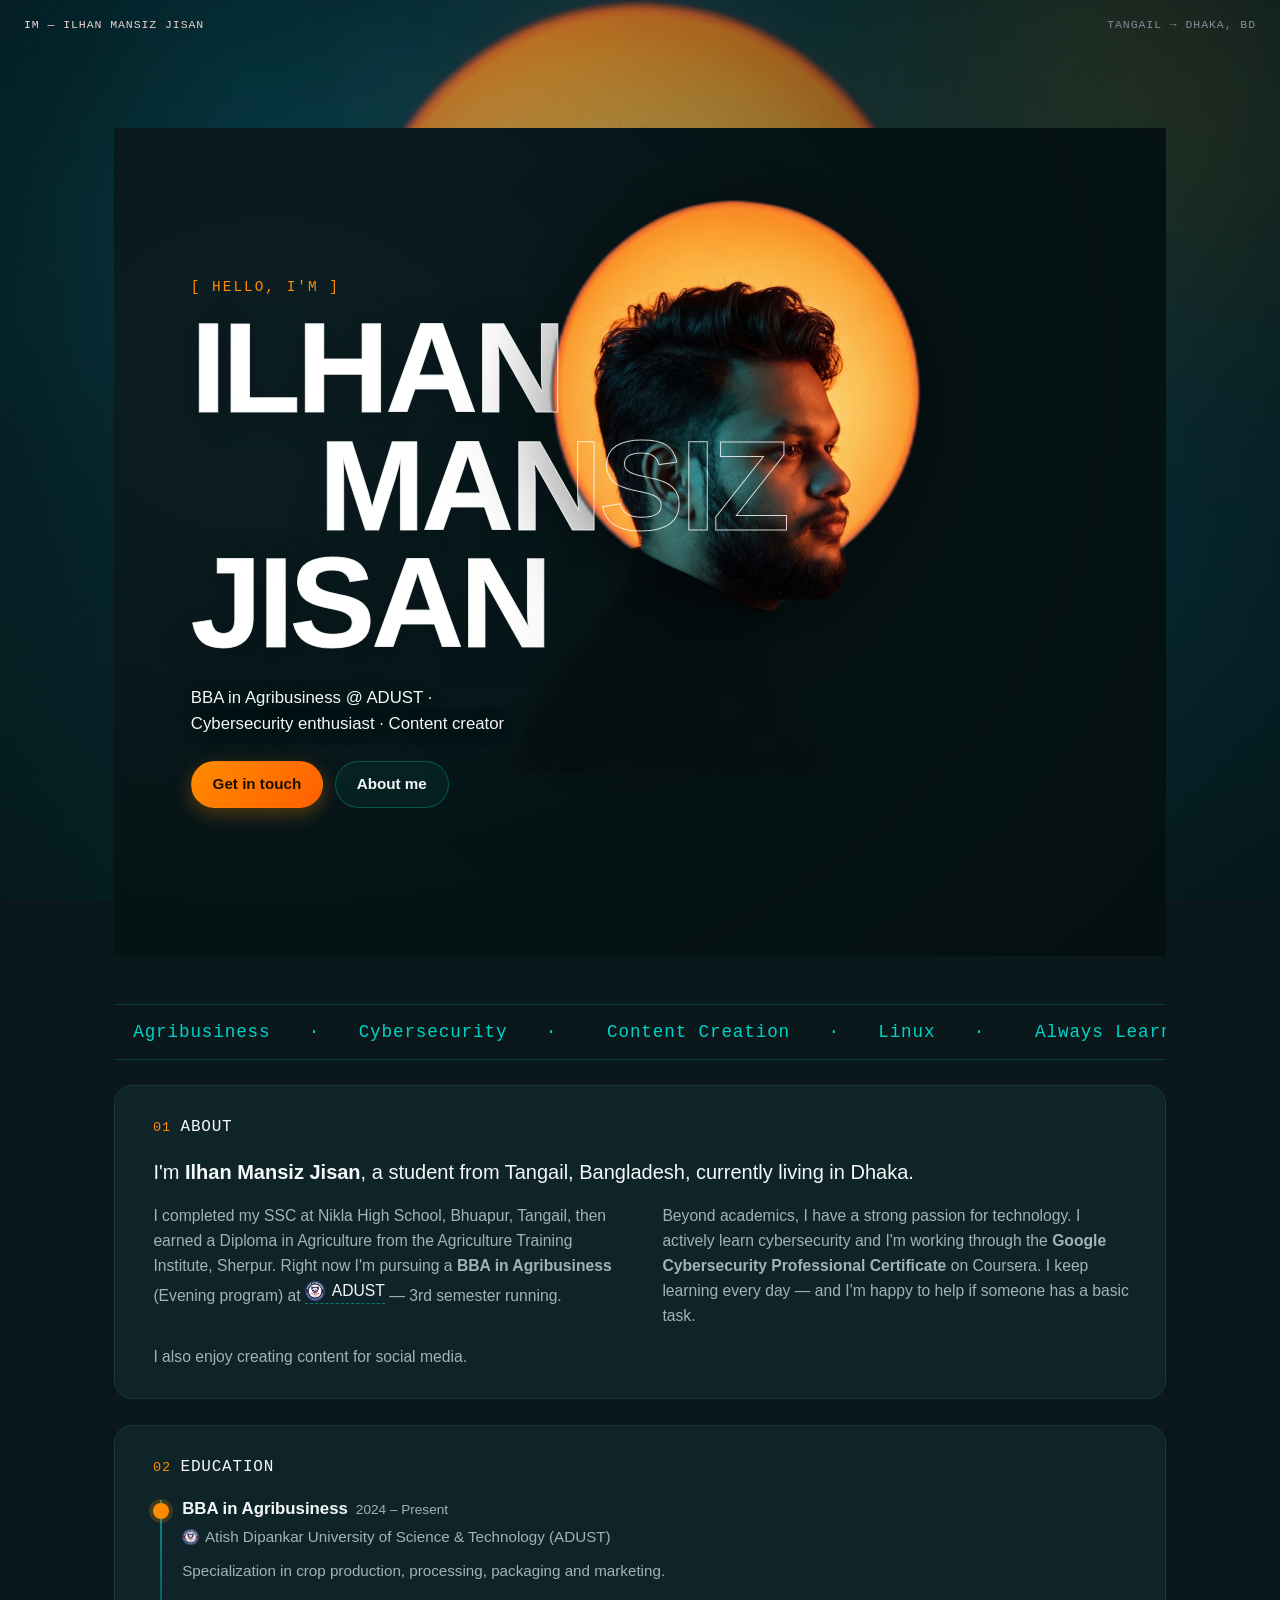
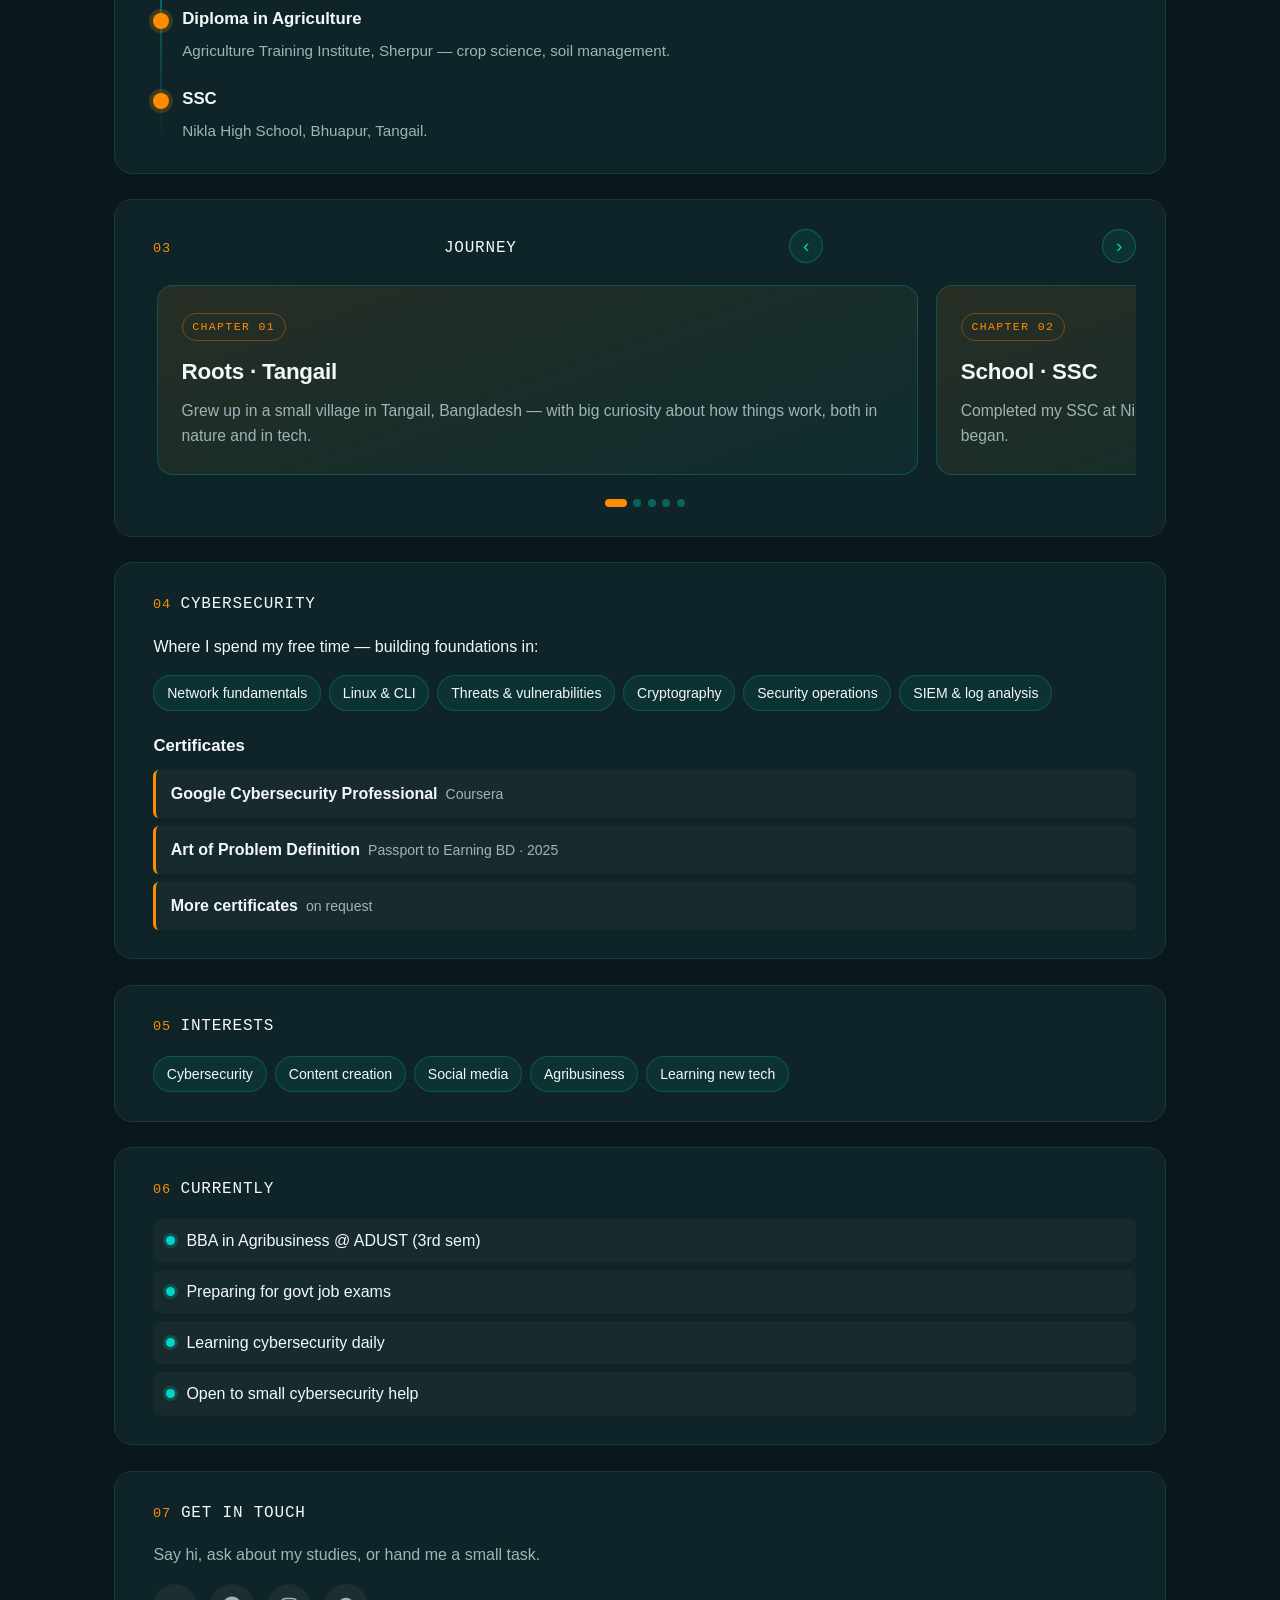
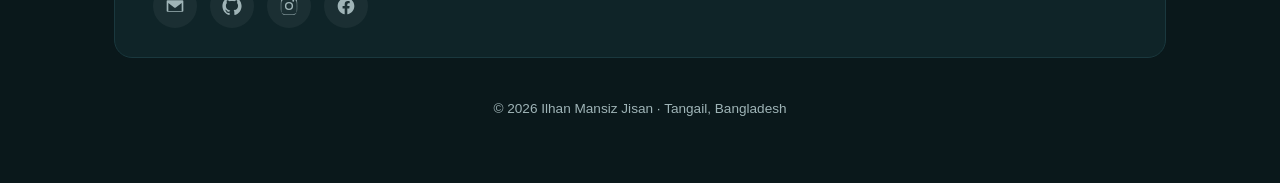
==== index.html @ 789dfd23 "Hero: add typography-layering sandwich (solid name -> outline over cutout photo)" ====
<!DOCTYPE html>
<html lang="en">
<head>
  <meta charset="UTF-8" />
  <meta name="viewport" content="width=device-width, initial-scale=1.0" />
  <meta name="description" content="Ilhan Mansiz Jisan — student, cybersecurity enthusiast, content creator from Tangail, Bangladesh." />
  <meta name="theme-color" content="#0b1020" />
  <meta property="og:title" content="Ilhan Mansiz Jisan" />
  <meta property="og:description" content="Student, cybersecurity enthusiast, content creator." />
  <meta property="og:type" content="profile" />
  <title>Ilhan Mansiz Jisan</title>
  <link rel="icon" href="assets/favicon.svg" type="image/svg+xml" />
  <link rel="stylesheet" href="styles.css" />
</head>
<body>
  <!-- Animated background -->
  <div class="bg" aria-hidden="true">
    <video class="bg-video" autoplay muted loop playsinline poster="">
      <source src="assets/bg.mp4" type="video/mp4" />
    </video>
    <canvas id="bgfx"></canvas>
    <canvas id="grid"></canvas>
    <div class="bg-overlay"></div>
    <div class="bg-glow"></div>
  </div>

  <!-- Fixed editorial chrome -->
  <div class="chrome" aria-hidden="true">
    <span class="chrome-name">IM — Ilhan Mansiz Jisan</span>
    <span class="chrome-loc">Tangail → Dhaka, BD</span>
  </div>

  <main class="stage">

    <!-- HERO: typography layering (text sandwich) — name is solid white, turns to
         outline where it overlaps the cutout photo.
         Layer 1 (name-back, z1): solid white, behind the photo.
         Layer 2 (hero-photo,  z2): transparent cutout of Ilhan, overlaps the name.
         Layer 3 (name-front, z3): transparent fill + white stroke, in front of photo. -->
    <header class="hero reveal">
      <div class="hero-text">
        <p class="eyebrow">[ Hello, I'm ]</p>
        <div class="name-stack">
          <h1 class="name name-back" aria-hidden="true">
            <span class="line">Ilhan</span>
            <span class="line indent">Mansiz</span>
            <span class="line">Jisan</span>
          </h1>
          <img class="hero-photo" src="assets/profile-cutout.png" alt="Ilhan Mansiz Jisan" />
          <h1 class="name name-front">
            <span class="line">Ilhan</span>
            <span class="line indent">Mansiz</span>
            <span class="line">Jisan</span>
          </h1>
        </div>
        <p class="tagline">
          BBA in Agribusiness @ ADUST · Cybersecurity enthusiast · Content creator
        </p>
        <div class="cta-row">
          <a class="btn primary" href="#contact">Get in touch</a>
          <a class="btn ghost" href="#about">About me</a>
        </div>
      </div>
    </header>

    <!-- MARQUEE -->
    <div class="marquee" aria-hidden="true">
      <div class="marquee-track">
        <span>Agribusiness</span><span>·</span><span>Cybersecurity</span><span>·</span>
        <span>Content Creation</span><span>·</span><span>Linux</span><span>·</span>
        <span>Always Learning</span><span>·</span><span>Agribusiness</span><span>·</span>
        <span>Cybersecurity</span><span>·</span><span>Content Creation</span><span>·</span>
        <span>Linux</span><span>·</span><span>Always Learning</span>
      </div>
    </div>

    <!-- ABOUT: off-grid editorial columns -->
    <section id="about" class="card about reveal" aria-labelledby="about-h">
      <div class="col-label"><span class="num">01</span> About</div>
      <div class="about-grid">
        <p class="lead">
          I'm <strong>Ilhan Mansiz Jisan</strong>, a student from Tangail, Bangladesh,
          currently living in Dhaka.
        </p>
        <p>
          I completed my SSC at Nikla High School, Bhuapur, Tangail, then earned a
          Diploma in Agriculture from the Agriculture Training Institute, Sherpur.
          Right now I'm pursuing a <strong>BBA in Agribusiness</strong> (Evening program) at
          <a class="inline-link" href="https://adust.edu.bd" target="_blank" rel="noopener">
            <img src="assets/adust-logo.png" alt="ADUST logo" class="inline-logo" />
            <span>ADUST</span>
          </a>
          — 3rd semester running.
        </p>
        <p>
          Beyond academics, I have a strong passion for technology. I actively learn
          cybersecurity and I'm working through the
          <strong>Google Cybersecurity Professional Certificate</strong> on Coursera.
          I keep learning every day — and I'm happy to help if someone has a basic task.
        </p>
        <p>I also enjoy creating content for social media.</p>
      </div>
    </section>

    <!-- EDUCATION: timeline -->
    <section class="card reveal" aria-labelledby="edu-h">
      <div class="col-label"><span class="num">02</span> Education</div>
      <ol class="timeline">
        <li class="t-item">
          <div class="t-dot"></div>
          <div class="t-body">
            <div class="t-head">
              <h3>BBA in Agribusiness <span class="t-when">2024 – Present</span></h3>
              <a class="t-where" href="https://adust.edu.bd" target="_blank" rel="noopener">
                <img src="assets/adust-logo.png" alt="ADUST logo" class="inline-logo small" />
                Atish Dipankar University of Science &amp; Technology (ADUST)
              </a>
            </div>
            <p>Specialization in crop production, processing, packaging and marketing.</p>
          </div>
        </li>
        <li class="t-item">
          <div class="t-dot"></div>
          <div class="t-body">
            <div class="t-head"><h3>Diploma in Agriculture</h3></div>
            <p>Agriculture Training Institute, Sherpur — crop science, soil management.</p>
          </div>
        </li>
        <li class="t-item">
          <div class="t-dot"></div>
          <div class="t-body">
            <div class="t-head"><h3>SSC</h3></div>
            <p>Nikla High School, Bhuapur, Tangail.</p>
          </div>
        </li>
      </ol>
    </section>

    <!-- JOURNEY: horizontal story carousel -->
    <section class="card journey reveal" aria-labelledby="journey-h">
      <div class="col-label">
        <span class="num">03</span> Journey
        <button class="jnav jprev" aria-label="Previous chapter">‹</button>
        <button class="jnav jnext" aria-label="Next chapter">›</button>
      </div>
      <div class="jcarousel" id="jcarousel" tabindex="0">
        <article class="jcard">
          <span class="jchapter">Chapter 01</span>
          <h3>Roots · Tangail</h3>
          <p>Grew up in a small village in Tangail, Bangladesh — with big curiosity about how things work, both in nature and in tech.</p>
        </article>
        <article class="jcard">
          <span class="jchapter">Chapter 02</span>
          <h3>School · SSC</h3>
          <p>Completed my SSC at Nikla High School, Bhuapur, Tangail — where the habit of steady, daily learning began.</p>
        </article>
        <article class="jcard">
          <span class="jchapter">Chapter 03</span>
          <h3>Soil &amp; Science · Diploma</h3>
          <p>Earned a Diploma in Agriculture at the Agriculture Training Institute, Sherpur — crop science, soil, and practice.</p>
        </article>
        <article class="jcard">
          <span class="jchapter">Chapter 04</span>
          <h3>University · ADUST</h3>
          <p>Now pursuing a BBA in Agribusiness (Evening) at ADUST — crop production, processing, packaging &amp; marketing, 3rd semester.</p>
        </article>
        <article class="jcard">
          <span class="jchapter">Chapter 05</span>
          <h3>Now · Cybersec</h3>
          <p>Spending free time on cybersecurity — the Google Cybersecurity Certificate, Linux, and learning a little more every day.</p>
        </article>
      </div>
      <div class="jdots" id="jdots" aria-hidden="true"></div>
    </section>

    <!-- CYBERSECURITY -->
    <section class="card cysec reveal" aria-labelledby="sec-h">
      <div class="col-label"><span class="num">04</span> Cybersecurity</div>
      <p>Where I spend my free time — building foundations in:</p>
      <ul class="chip-list">
        <li>Network fundamentals</li>
        <li>Linux &amp; CLI</li>
        <li>Threats &amp; vulnerabilities</li>
        <li>Cryptography</li>
        <li>Security operations</li>
        <li>SIEM &amp; log analysis</li>
      </ul>
      <h3 class="sub">Certificates</h3>
      <ul class="cert-list">
        <li><span class="cert-name">Google Cybersecurity Professional</span><span class="cert-org">Coursera</span></li>
        <li><span class="cert-name">Art of Problem Definition</span><span class="cert-org">Passport to Earning BD · 2025</span></li>
        <li><span class="cert-name">More certificates</span><span class="cert-org">on request</span></li>
      </ul>
    </section>

    <!-- INTERESTS -->
    <section class="card reveal" aria-labelledby="interests-h">
      <div class="col-label"><span class="num">05</span> Interests</div>
      <ul class="chip-list">
        <li>Cybersecurity</li><li>Content creation</li><li>Social media</li>
        <li>Agribusiness</li><li>Learning new tech</li>
      </ul>
    </section>

    <!-- CURRENTLY -->
    <section class="card reveal" aria-labelledby="now-h">
      <div class="col-label"><span class="num">06</span> Currently</div>
      <ul class="status-list">
        <li><span class="status-dot"></span> BBA in Agribusiness @ ADUST (3rd sem)</li>
        <li><span class="status-dot"></span> Preparing for govt job exams</li>
        <li><span class="status-dot"></span> Learning cybersecurity daily</li>
        <li><span class="status-dot"></span> Open to small cybersecurity help</li>
      </ul>
    </section>

    <!-- CONTACT -->
    <section id="contact" class="card contact reveal" aria-labelledby="contact-h">
      <div class="col-label"><span class="num">07</span> Get in touch</div>
      <p class="contact-lead">Say hi, ask about my studies, or hand me a small task.</p>
      <div class="socials">
        <a href="mailto:ilhanmansizjisan@gmail.com" aria-label="Email">
          <svg viewBox="0 0 24 24" width="20" height="20" fill="currentColor"><path d="M3 5h18a1 1 0 0 1 1 1v12a1 1 0 0 1-1 1H3a1 1 0 0 1-1-1V6a1 1 0 0 1 1-1zm9 7.4L4.6 7h14.8L12 12.4zM4 8.4V18h16V8.4l-7.4 5.6a1 1 0 0 1-1.2 0L4 8.4z"/></svg>
        </a>
        <a href="https://github.com/ilhanmansizjisan" target="_blank" rel="me noopener" aria-label="GitHub">
          <svg viewBox="0 0 24 24" width="20" height="20" fill="currentColor"><path d="M12 .5C5.65.5.5 5.65.5 12c0 5.08 3.29 9.39 7.86 10.91.58.11.79-.25.79-.56v-2.16c-3.2.7-3.88-1.37-3.88-1.37-.52-1.32-1.27-1.67-1.27-1.67-1.04-.71.08-.7.08-.7 1.15.08 1.76 1.18 1.76 1.18 1.02 1.75 2.68 1.24 3.34.95.1-.74.4-1.24.73-1.53-2.55-.29-5.24-1.28-5.24-5.7 0-1.26.45-2.29 1.18-3.1-.12-.29-.51-1.46.11-3.05 0 0 .96-.31 3.15 1.18.91-.25 1.89-.38 2.86-.38s1.95.13 2.86.38c2.19-1.49 3.15-1.18 3.15-1.18.62 1.59.23 2.76.11 3.05.73.81 1.18 1.84 1.18 3.1 0 4.43-2.69 5.41-5.25 5.69.41.36.78 1.06.78 2.13v3.16c0 .31.21.68.8.56C20.21 21.39 23.5 17.08 23.5 12 23.5 5.65 18.35.5 12 .5z"/></svg>
        </a>
        <a href="https://www.instagram.com/ilhanmansizjisan/" target="_blank" rel="me noopener" aria-label="Instagram">
          <svg viewBox="0 0 24 24" width="20" height="20" fill="currentColor"><path d="M12 2.2c3.2 0 3.58.01 4.85.07 1.17.05 1.8.25 2.22.42.56.22.96.48 1.38.9.42.42.68.82.9 1.38.16.42.36 1.05.42 2.22.06 1.27.07 1.65.07 4.85s-.01 3.58-.07 4.85c-.05 1.17-.25 1.8-.42 2.22-.22.56-.48.96-.9 1.38-.42.42-.82.68-1.38.9-.42.16-1.05.36-2.22.42-1.27.06-1.65.07-4.85.07s-3.58-.01-4.85-.07c-1.17-.05-1.8-.25-2.22-.42a3.74 3.74 0 0 1-1.38-.9 3.74 3.74 0 0 1-.9-1.38c-.16-.42-.36-1.05-.42-2.22-.06-1.27-.07-1.65-.07-4.85s.01-3.58.07-4.85c.05-1.17.25-1.8.42-2.22.22-.56.48-.96.9-1.38.42-.42.82-.68 1.38-.9.42-.16 1.05-.36 2.22-.42C8.42 2.21 8.8 2.2 12 2.2zm0 1.8c-3.15 0-3.5.01-4.74.07-1.07.05-1.65.23-2.04.38-.51.2-.88.44-1.27.83-.39.39-.63.76-.83 1.27-.15.39-.33.97-.38 2.04C2.71 9.8 2.7 10.15 2.7 13.3s.01 3.5.07 4.74c.05 1.07.23 1.65.38 2.04.2.51.44.88.83 1.27.39.39.76.63 1.27.83.39.15.97.33 2.04.38 1.24.06 1.59.07 4.74.07s3.5-.01 4.74-.07c1.07-.05 1.65-.23 2.04-.38.51-.2.88-.44 1.27-.83.39-.39.63-.76.83-1.27.15-.39.33-.97.38-2.04.06-1.24.07-1.59.07-4.74s-.01-3.5-.07-4.74c-.05-1.07-.23-1.65-.38-2.04a3.41 3.41 0 0 0-.83-1.27 3.41 3.41 0 0 0-1.27-.83c-.39-.15-.97-.33-2.04-.38C15.5 4.01 15.15 4 12 4zm0 3.1a4.9 4.9 0 1 1 0 9.8 4.9 4.9 0 0 1 0-9.8zm0 8.08a3.18 3.18 0 1 0 0-6.36 3.18 3.18 0 0 0 0 6.36zm5.1-8.28a1.15 1.15 0 1 1 0-2.3 1.15 1.15 0 0 1 0 2.3z"/></svg>
        </a>
        <a href="https://www.facebook.com/Ilhanmansizjisan" target="_blank" rel="me noopener" aria-label="Facebook">
          <svg viewBox="0 0 24 24" width="20" height="20" fill="currentColor"><path d="M22 12.06C22 6.5 17.52 2 12 2S2 6.5 2 12.06c0 5 3.66 9.15 8.44 9.94v-7.03H7.9v-2.91h2.54V9.85c0-2.51 1.49-3.9 3.78-3.9 1.09 0 2.24.2 2.24.2v2.46h-1.26c-1.24 0-1.63.77-1.63 1.56v1.88h2.78l-.44 2.91h-2.34V22c4.78-.79 8.43-4.94 8.43-9.94z"/></svg>
        </a>
      </div>
    </section>

    <footer class="foot">
      <p>© <span id="year"></span> Ilhan Mansiz Jisan · Tangail, Bangladesh</p>
    </footer>
  </main>

  <script src="script.js" defer></script>
</body>
</html>
---- styles.css ----
/* ============================================================
   Theme tokens — dark teal / sunset orange (from the new photo)
   ============================================================ */
:root {
  --bg: #0a181b;            /* deep dark teal/cyan-black */
  --bg-deep: #061315;       /* darker base for blends */
  --card: #0f2428;          /* slightly lighter dark teal */
  --card-border: #1a383e;   /* subtle border tint */
  --text: #f4f8f9;          /* crisp off-white */
  --text-dim: #9fb4b7;      /* muted teal-grey for secondary text */
  --accent: #ff8c00;        /* vibrant sunset orange */
  --accent-2: #00d4c8;      /* bright cyan/teal */
}

/* ============ Reset + base ============ */
*, *::before, *::after { box-sizing: border-box; }
html { scroll-behavior: smooth; }
body {
  margin: 0;
  font-family: -apple-system, BlinkMacSystemFont, "Segoe UI", Roboto, "Helvetica Neue", Arial, sans-serif;
  background: var(--bg);
  color: var(--text);
  line-height: 1.6;
  -webkit-font-smoothing: antialiased;
  overflow-x: hidden;
}
img { max-width: 100%; display: block; }
a { color: var(--accent-2); text-decoration: none; }
a:hover { text-decoration: underline; }

/* ============ Animated background ============ */
.bg {
  position: fixed; inset: 0; z-index: -1; overflow: hidden;
  background: url("assets/profile.jpeg") center center / cover no-repeat fixed;
}
.bg-video { display: none; }
#bgfx {
  position: absolute; inset: 0; width: 100%; height: 100%;
  display: block; opacity: 0.28; mix-blend-mode: screen;
}
.bg-overlay {
  position: absolute; inset: 0;
  background:
    radial-gradient(1200px 800px at 20% 0%, rgba(6,19,21,0.0) 0%, rgba(6,19,21,0.35) 60%),
    linear-gradient(180deg, rgba(6,19,21,0.15), rgba(6,19,21,0.45));
}
#grid {
  position: absolute; inset: 0; width: 100%; height: 100%;
  display: block; opacity: 0.18;
}
.bg-glow {
  position: absolute; width: 600px; height: 600px; border-radius: 50%;
  filter: blur(120px); opacity: 0.2;
  background: radial-gradient(circle, #ff8c00 0%, transparent 70%);
  top: -200px; right: -150px;
  animation: float 12s ease-in-out infinite alternate;
}
@keyframes float { 0% { transform: translate(0,0); } 100% { transform: translate(-80px,60px); } }

/* ============ Fixed editorial chrome ============ */
.chrome {
  position: fixed; top: 0; left: 0; right: 0; z-index: 50;
  display: flex; justify-content: space-between; align-items: center;
  padding: 1rem 1.5rem;
  font-family: ui-monospace, SFMono-Regular, Menlo, monospace;
  font-size: 0.72rem; letter-spacing: 0.08em; text-transform: uppercase;
  color: var(--text-dim); mix-blend-mode: difference;
}
.chrome-name { color: var(--text); }

/* ============ Stage ============ */
.stage {
  max-width: 1100px; margin: 0 auto;
  padding: 8rem 1.5rem 4rem;
}

/* ============ Hero — typography layering (text sandwich) ============ */
/* Opaque dark base so the page background photo stays hidden and the
   solid-white name layer reads cleanly. */
.hero {
  position: relative; min-height: 92vh;
  display: flex; align-items: center; justify-content: flex-start;
  padding: 2rem clamp(1.5rem, 6vw, 6rem);
  overflow: hidden; isolation: isolate;
  background:
    radial-gradient(120% 120% at 15% 30%, #0c1f23 0%, var(--bg-deep) 55%, #04100f 100%);
  background-color: var(--bg-deep);
}
/* layered stack that holds the three name/photo layers */
.name-stack {
  position: relative;
  z-index: 1;
  width: 100%;
}
/* shared name typography for both copies */
.name {
  margin: 0; font-weight: 800; letter-spacing: -0.03em; line-height: 0.92;
  font-size: clamp(3rem, 11vw, 8rem);
  text-transform: uppercase;
}
.name .line { display: block; }
.name .line.indent { margin-left: clamp(1rem, 12vw, 8rem); }
.name .line:nth-child(1) { animation: drop .6s cubic-bezier(.2,.8,.2,1) backwards; }
.name .line:nth-child(2) { animation: drop .6s cubic-bezier(.2,.8,.2,1) .08s backwards; }
.name .line:nth-child(3) { animation: drop .6s cubic-bezier(.2,.8,.2,1) .16s backwards; }
@keyframes drop { 0% { opacity: 0; transform: translateY(-40px) rotateX(40deg); } 100% { opacity: 1; transform: none; } }

/* LAYER 1 — solid white name, BEHIND the photo */
.name-back {
  position: absolute; left: 0; top: 0; z-index: 1;
  color: #ffffff;
  text-shadow: 0 6px 30px rgba(6,19,21,.7);
}
/* LAYER 2 — transparent cutout photo, in FRONT of the solid name.
   Sits on the right so it overlaps the name's right side. */
.hero-photo {
  position: absolute; right: 0; top: 50%;
  transform: translateY(-50%);
  height: clamp(320px, 64vh, 760px); width: auto;
  z-index: 2;
  pointer-events: none;
  filter: drop-shadow(0 18px 50px rgba(0,0,0,.55));
}
/* LAYER 3 — transparent fill + crisp white outline, IN FRONT of the photo */
.name-front {
  position: relative; z-index: 3;
  color: transparent; -webkit-text-stroke: 1px rgba(255,255,255,0.8);
  text-stroke: 1px rgba(255,255,255,0.8);
  pointer-events: none; /* don't block links/buttons beneath */
}
/* keep the front copy exactly over the back copy */
.name-front .line { /* inherits alignment from .name */ }

.eyebrow {
  margin: 0 0 0.6rem; color: var(--accent); font-family: ui-monospace, monospace;
  font-size: 0.9rem; letter-spacing: 0.14em; text-transform: uppercase;
}
.hero-text {
  position: relative; z-index: 1;
  max-width: 760px; width: 100%;
  display: flex; flex-direction: column; align-items: flex-start; justify-content: center;
}
/* front name copy needs a min height so the absolutely-positioned back copy has a box */

.hero-text .tagline { margin: 1.4rem 0; color: var(--text); font-size: 1.05rem; max-width: 36ch; text-shadow: 0 2px 16px rgba(6,19,21,.8); }
.hero-text .cta-row { display: flex; gap: 0.75rem; flex-wrap: wrap; }

/* ============ Buttons ============ */
.btn {
  display: inline-block; padding: 0.65rem 1.3rem; border-radius: 999px;
  font-weight: 600; font-size: 0.95rem; border: 1px solid transparent;
  transition: transform .15s ease, box-shadow .15s ease, background .15s ease;
}
.btn:hover { text-decoration: none; transform: translateY(-2px) scale(1.03); }
.btn.primary { background: linear-gradient(135deg, #ff8c00, #ff5e00); color: #1a1000; box-shadow: 0 6px 18px rgba(255,140,0,.3); }
.btn.primary:hover { box-shadow: 0 10px 26px rgba(255,140,0,.5); }
.btn.ghost { background: rgba(0,212,200,.06); color: var(--text); border-color: rgba(0,212,200,.3); }
.btn.ghost:hover { background: rgba(0,212,200,.14); }

/* ============ Marquee ============ */
.marquee {
  overflow: hidden; white-space: nowrap; margin: 3rem 0 1rem;
  border-top: 1px solid rgba(0,212,200,.18);
  border-bottom: 1px solid rgba(0,212,200,.18);
  padding: 0.8rem 0;
}
.marquee-track {
  display: inline-block; will-change: transform;
  animation: marquee 22s linear infinite;
  font-family: ui-monospace, monospace; font-size: 1.1rem; letter-spacing: 0.05em;
  color: var(--accent-2);
}
.marquee-track span { padding: 0 1.2rem; }
@keyframes marquee { from { transform: translateX(0); } to { transform: translateX(-50%); } }

/* ============ Cards ============ */
.card {
  position: relative;
  background: var(--card); border: 1px solid var(--card-border);
  border-radius: 18px; padding: 1.8rem 1.8rem 1.8rem 2.4rem; margin: 1.6rem 0;
  backdrop-filter: blur(8px); -webkit-backdrop-filter: blur(8px);
  transition: border-color .25s ease, transform .25s ease;
}
.card:hover { border-color: rgba(255,140,0,.45); transform: translateY(-3px); }
.col-label {
  display: flex; align-items: baseline; gap: 0.6rem; margin-bottom: 1rem;
  font-family: ui-monospace, monospace; font-size: 1rem; letter-spacing: 0.05em;
  text-transform: uppercase; color: var(--text);
}
.col-label .num { color: var(--accent); font-size: 0.85rem; }

/* About: off-grid editorial columns */
.about-grid {
  display: grid; gap: 1rem 2.2rem;
  grid-template-columns: repeat(2, 1fr);
}
.about-grid .lead {
  grid-column: 1 / -1; font-size: 1.25rem; line-height: 1.5; color: var(--text);
}
.about-grid p { margin: 0; color: var(--text-dim); font-size: 0.98rem; }

.inline-link { display: inline-flex; align-items: center; gap: 0.4rem; color: var(--text); border-bottom: 1px dashed rgba(0,212,200,.5); }
.inline-link:hover { text-decoration: none; border-bottom-color: var(--accent-2); }
.inline-logo { height: 20px; width: auto; border-radius: 3px; }
.inline-logo.small { height: 16px; }

/* ============ Timeline ============ */
.timeline { list-style: none; padding: 0; margin: 0; position: relative; }
.timeline::before { content: ""; position: absolute; left: 7px; top: 4px; bottom: 4px; width: 2px; background: linear-gradient(180deg, rgba(0,212,200,.6), transparent); }
.t-item { position: relative; padding: 0 0 1.4rem 1.8rem; }
.t-item:last-child { padding-bottom: 0; }
.t-dot { position: absolute; left: 0; top: .4rem; width: 16px; height: 16px; border-radius: 50%; background: var(--accent); box-shadow: 0 0 0 4px rgba(255,140,0,.2); }
.t-head h3 { margin: 0; font-size: 1.05rem; display: flex; flex-wrap: wrap; gap: .5rem; align-items: baseline; color: var(--text); }
.t-when { font-size: .85rem; color: var(--text-dim); font-weight: 400; }
.t-where { display: inline-flex; align-items: center; gap: .4rem; margin-top: .15rem; color: var(--text-dim); font-size: .95rem; }
.t-body p { margin: .4rem 0 0; color: var(--text-dim); font-size: .95rem; }

/* ============ Chip list ============ */
.chip-list { list-style: none; padding: 0; margin: .5rem 0 0; display: flex; flex-wrap: wrap; gap: .5rem; }
.chip-list li {
  padding: .35rem .8rem; border-radius: 999px;
  background: rgba(0,212,200,.08); border: 1px solid rgba(0,212,200,.22);
  color: var(--text); font-size: .88rem; transition: background .2s ease, transform .2s ease;
}
.chip-list li:hover { background: rgba(0,212,200,.16); transform: translateY(-1px); }

/* ============ Certificates ============ */
.sub { margin: 1.4rem 0 .6rem; font-size: 1.05rem; color: var(--text); }
.cert-list { list-style: none; padding: 0; margin: .5rem 0 0; display: grid; gap: .5rem; }
.cert-list li {
  display: flex; flex-wrap: wrap; gap: .5rem; align-items: baseline;
  padding: .7rem .9rem; background: rgba(255,255,255,.03);
  border-left: 3px solid var(--accent); border-radius: 6px;
}
.cert-name { font-weight: 600; color: var(--text); }
.cert-org { color: var(--text-dim); font-size: .88rem; }

/* ============ Status list ============ */
.status-list { list-style: none; padding: 0; margin: 0; display: grid; gap: .5rem; }
.status-list li { display: flex; align-items: center; gap: .7rem; padding: .55rem .8rem; border-radius: 8px; background: rgba(255,255,255,.03); color: var(--text); }
.status-dot { width: 9px; height: 9px; border-radius: 50%; background: var(--accent-2); box-shadow: 0 0 0 3px rgba(0,212,200,.2); flex-shrink: 0; animation: pulse 2.5s ease-in-out infinite; }
@keyframes pulse { 0%,100% { opacity: 1; } 50% { opacity: .5; } }

/* ============ Journey: horizontal story carousel ============ */
.journey { overflow: hidden; }
.journey .col-label { justify-content: space-between; }
.jnav {
  pointer-events: auto;
  width: 34px; height: 34px; border-radius: 50%;
  background: rgba(0,212,200,.08); border: 1px solid rgba(0,212,200,.3);
  color: var(--accent-2); font-size: 1.2rem; line-height: 1;
  display: inline-flex; align-items: center; justify-content: center;
  transition: background .2s ease, transform .2s ease, color .2s ease;
}
.jnav:hover { background: rgba(255,140,0,.2); transform: scale(1.1); color: var(--accent); }
.jnav + .jnav { margin-left: .4rem; }

.jcarousel {
  display: flex; gap: 1.1rem; overflow-x: auto; scroll-snap-type: x mandatory;
  padding: 0.4rem 0.2rem 0.6rem; margin-top: .4rem;
  scroll-behavior: smooth;
}
.jcarousel::-webkit-scrollbar { height: 6px; }
.jcarousel::-webkit-scrollbar-thumb { background: rgba(0,212,200,.3); border-radius: 999px; }
.jcard {
  scroll-snap-align: center; flex: 0 0 78%;
  background: linear-gradient(160deg, rgba(255,140,0,.10), rgba(0,212,200,.05));
  border: 1px solid rgba(0,212,200,.22); border-radius: 16px;
  padding: 1.6rem 1.5rem;
  transition: transform .3s cubic-bezier(.2,.8,.2,1), border-color .3s ease, box-shadow .3s ease;
}
.jcard:hover { transform: translateY(-4px); border-color: rgba(255,140,0,.5); box-shadow: 0 12px 30px rgba(255,140,0,.18); }
.jchapter {
  display: inline-block; font-family: ui-monospace, monospace; font-size: .72rem;
  letter-spacing: .12em; text-transform: uppercase; color: var(--accent);
  padding: .25rem .6rem; border: 1px solid rgba(255,140,0,.35); border-radius: 999px; margin-bottom: .8rem;
}
.jcard h3 { margin: 0 0 .5rem; font-size: 1.4rem; letter-spacing: -.01em; color: var(--text); }
.jcard p { margin: 0; color: var(--text-dim); font-size: .98rem; }
.jdots { display: flex; gap: .4rem; justify-content: center; margin-top: .9rem; }
.jdots span { width: 8px; height: 8px; border-radius: 50%; background: rgba(0,212,200,.35); transition: background .2s ease, width .2s ease; }
.jdots span.active { width: 22px; border-radius: 999px; background: var(--accent); }

@media (max-width: 720px) { .jcard { flex-basis: 88%; } }
.contact-lead { color: var(--text-dim); margin: 0 0 1rem; }
.socials { display: flex; gap: .8rem; flex-wrap: wrap; }
.socials a {
  width: 44px; height: 44px; display: flex; align-items: center; justify-content: center;
  border-radius: 50%; background: rgba(255,255,255,.05); color: var(--text-dim);
  transition: background .2s ease, color .2s ease, transform .2s ease;
}
.socials a:hover { background: rgba(0,212,200,.15); color: var(--accent-2); transform: translateY(-3px) scale(1.05); text-decoration: none; }

/* ============ Footer ============ */
.foot { text-align: center; color: var(--text-dim); font-size: .85rem; margin-top: 2.5rem; }
.foot p { margin: 0; }

/* ============ Reveal on scroll ============ */
.reveal { opacity: 0; transform: translateY(24px); transition: opacity .6s ease, transform .6s ease; }
.reveal.visible { opacity: 1; transform: none; }

/* ============ Mobile ============ */
@media (max-width: 820px) {
  .stage { padding: 6rem 1.1rem 3rem; }
  .about-grid { grid-template-columns: 1fr; }
  .hero { min-height: 88vh; justify-content: flex-start; text-align: left; }
  .hero-text { max-width: 100%; }
  .hero-photo { height: clamp(260px, 48vh, 520px); opacity: 0.96; }
  .name .line.indent { margin-left: 2rem; }
}

/* ============ Reduced motion ============ */
@media (prefers-reduced-motion: reduce) {
  *, *::before, *::after { animation-duration: .01ms !important; animation-iteration-count: 1 !important; transition-duration: .01ms !important; }
  .reveal { opacity: 1; transform: none; }
  body, a, button, .btn, .socials a, .inline-link { cursor: auto; }
}
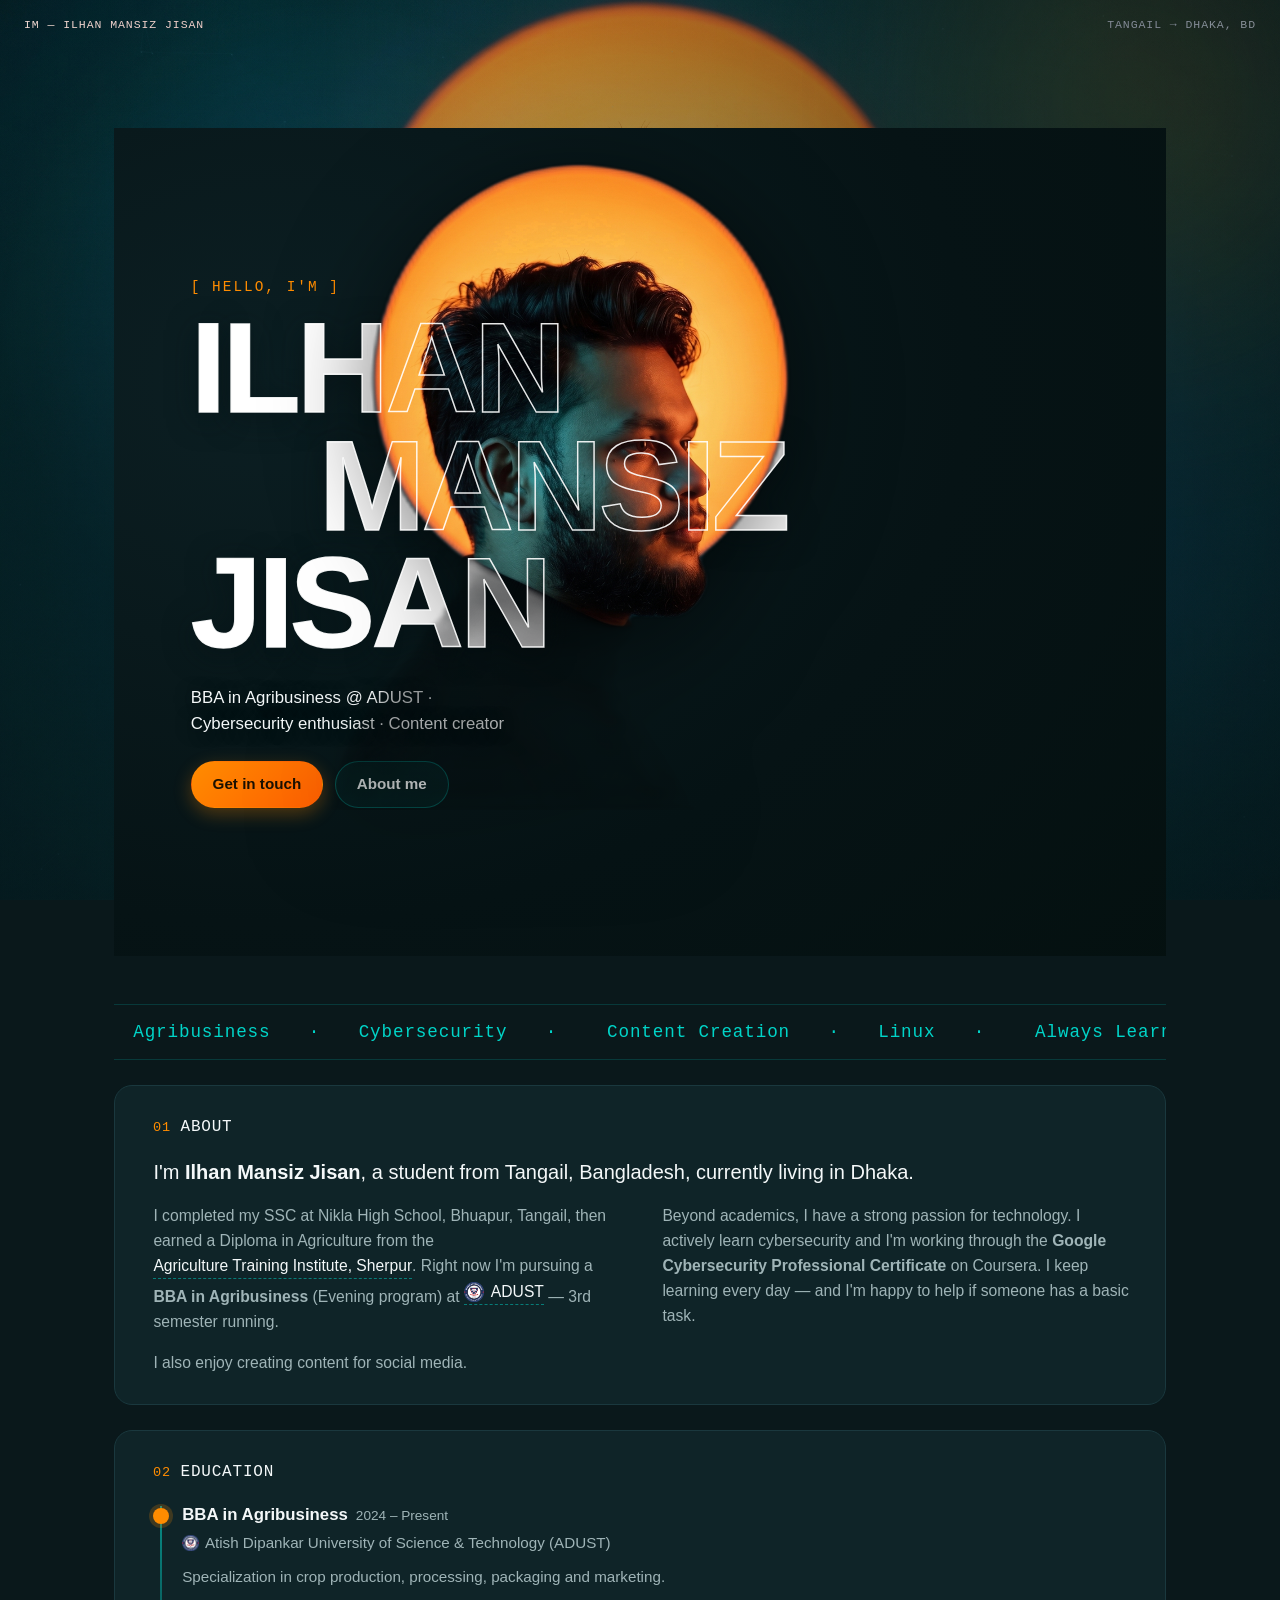
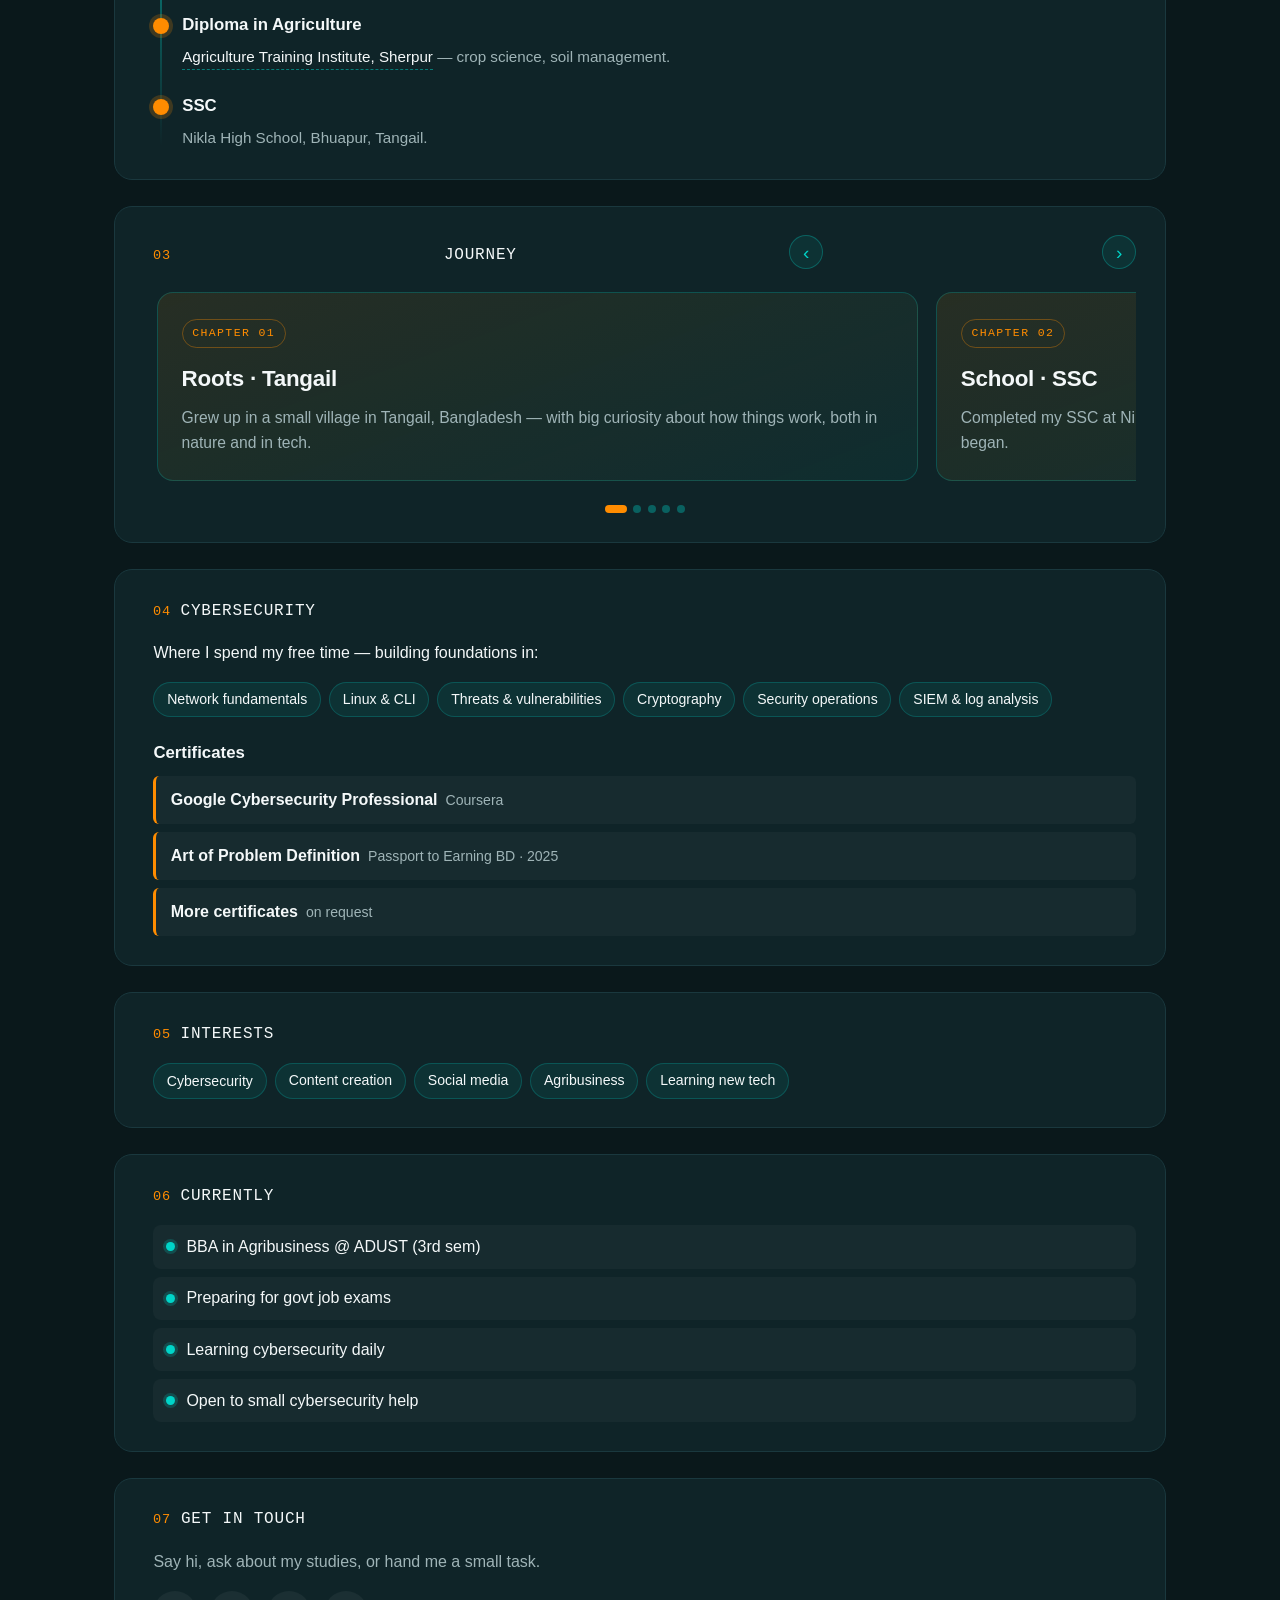
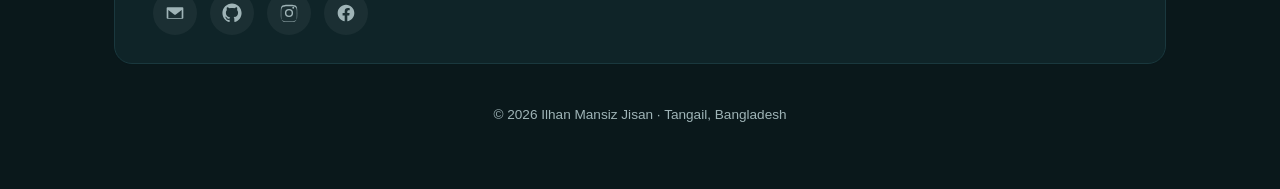
==== commit ed89cd25: "Hero: deepen text-sandwich overlap + stronger outline; add ATI Sherpur college link" ====
--- a/index.html
+++ b/index.html
@@ -84,7 +84,7 @@
         </p>
         <p>
           I completed my SSC at Nikla High School, Bhuapur, Tangail, then earned a
-          Diploma in Agriculture from the Agriculture Training Institute, Sherpur.
+          Diploma in Agriculture from the <a class="inline-link" href="https://ati.sherpur.gov.bd/" target="_blank" rel="noopener">Agriculture Training Institute, Sherpur</a>.
           Right now I'm pursuing a <strong>BBA in Agribusiness</strong> (Evening program) at
           <a class="inline-link" href="https://adust.edu.bd" target="_blank" rel="noopener">
             <img src="assets/adust-logo.png" alt="ADUST logo" class="inline-logo" />
@@ -123,7 +123,7 @@
           <div class="t-dot"></div>
           <div class="t-body">
             <div class="t-head"><h3>Diploma in Agriculture</h3></div>
-            <p>Agriculture Training Institute, Sherpur — crop science, soil management.</p>
+            <p><a class="inline-link" href="https://ati.sherpur.gov.bd/" target="_blank" rel="noopener">Agriculture Training Institute, Sherpur</a> — crop science, soil management.</p>
           </div>
         </li>
         <li class="t-item">
--- a/styles.css
+++ b/styles.css
@@ -112,11 +112,12 @@
   text-shadow: 0 6px 30px rgba(6,19,21,.7);
 }
 /* LAYER 2 — transparent cutout photo, in FRONT of the solid name.
-   Sits on the right so it overlaps the name's right side. */
+   Pulled in from the right edge so it overlaps a clear central band of
+   the name — that overlap zone is where the name flips to an outline. */
 .hero-photo {
-  position: absolute; right: 0; top: 50%;
+  position: absolute; right: clamp(40px, 10vw, 200px); top: 50%;
   transform: translateY(-50%);
-  height: clamp(320px, 64vh, 760px); width: auto;
+  height: clamp(340px, 72vh, 840px); width: auto;
   z-index: 2;
   pointer-events: none;
   filter: drop-shadow(0 18px 50px rgba(0,0,0,.55));
@@ -124,8 +125,8 @@
 /* LAYER 3 — transparent fill + crisp white outline, IN FRONT of the photo */
 .name-front {
   position: relative; z-index: 3;
-  color: transparent; -webkit-text-stroke: 1px rgba(255,255,255,0.8);
-  text-stroke: 1px rgba(255,255,255,0.8);
+  color: transparent; -webkit-text-stroke: 1.5px rgba(255,255,255,0.9);
+  text-stroke: 1.5px rgba(255,255,255,0.9);
   pointer-events: none; /* don't block links/buttons beneath */
 }
 /* keep the front copy exactly over the back copy */
@@ -305,7 +306,7 @@
   .about-grid { grid-template-columns: 1fr; }
   .hero { min-height: 88vh; justify-content: flex-start; text-align: left; }
   .hero-text { max-width: 100%; }
-  .hero-photo { height: clamp(260px, 48vh, 520px); opacity: 0.96; }
+  .hero-photo { height: clamp(260px, 48vh, 520px); right: 0; }
   .name .line.indent { margin-left: 2rem; }
 }
 
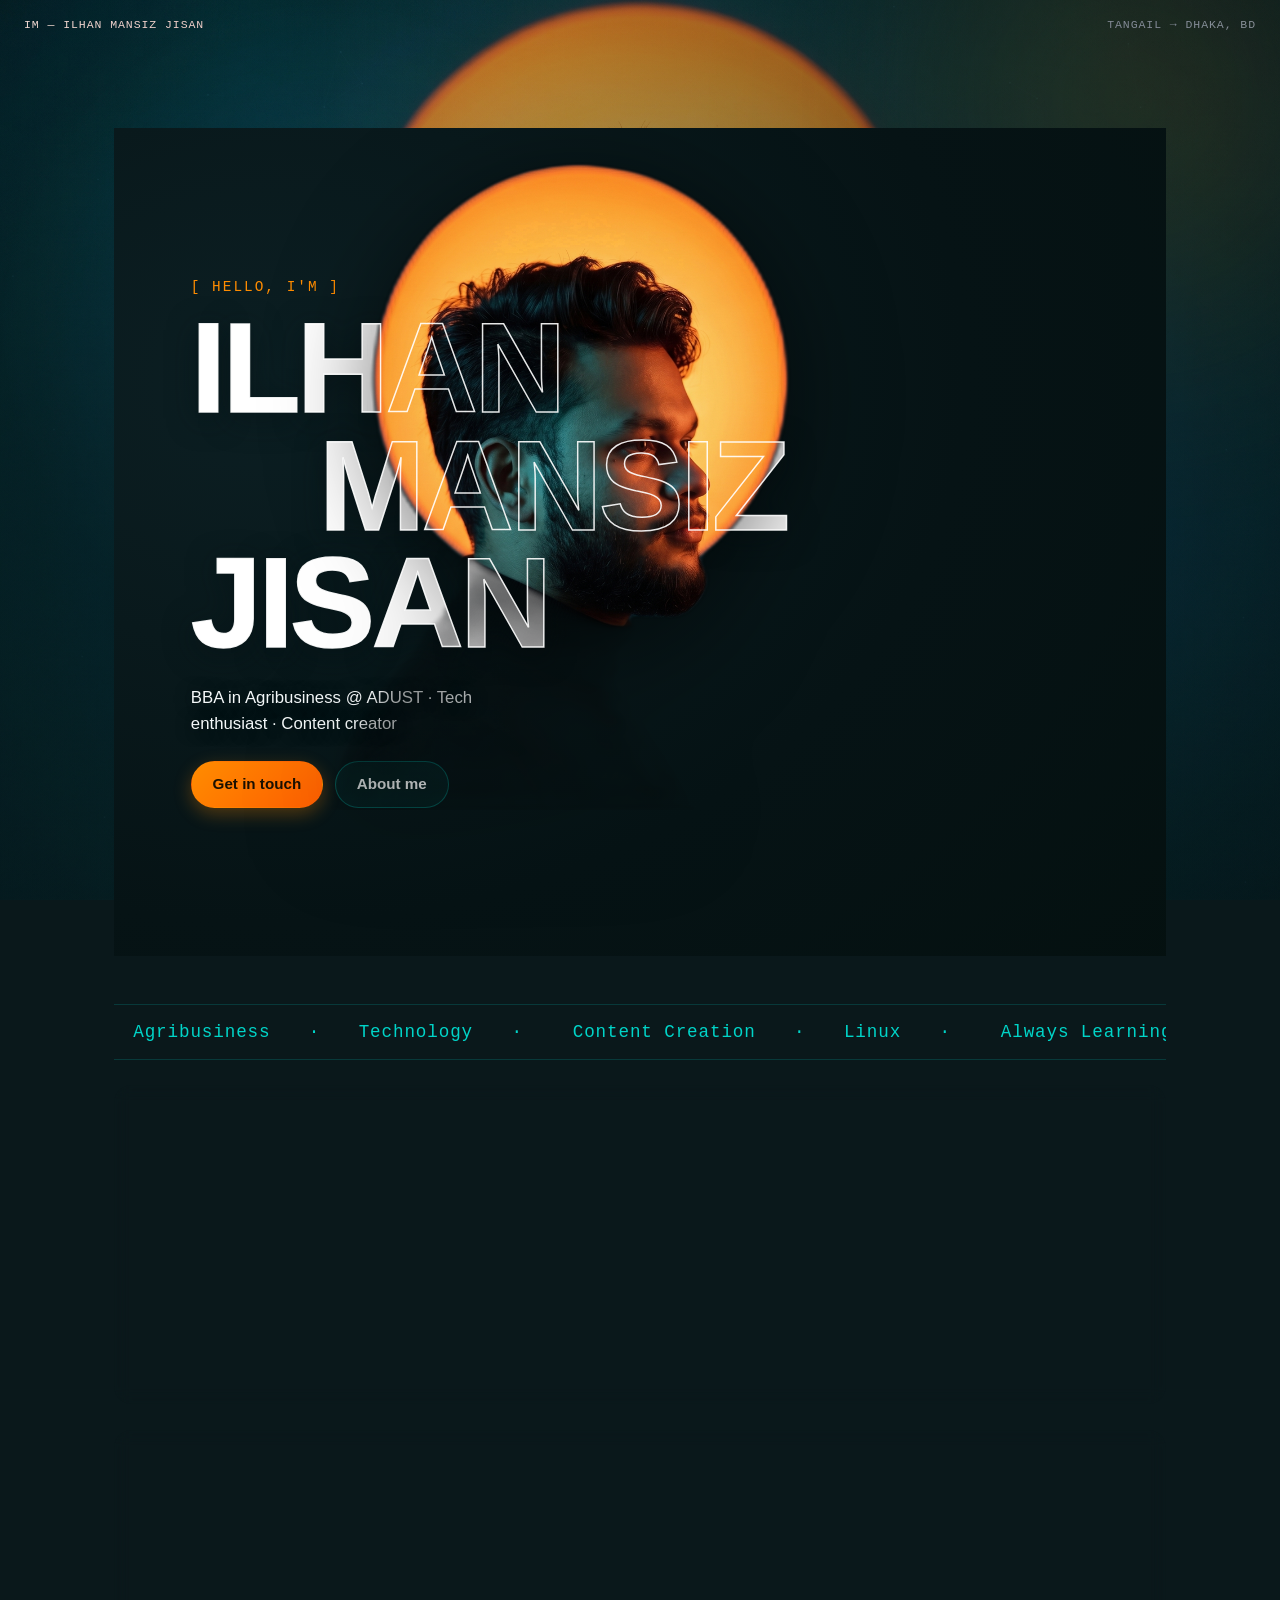
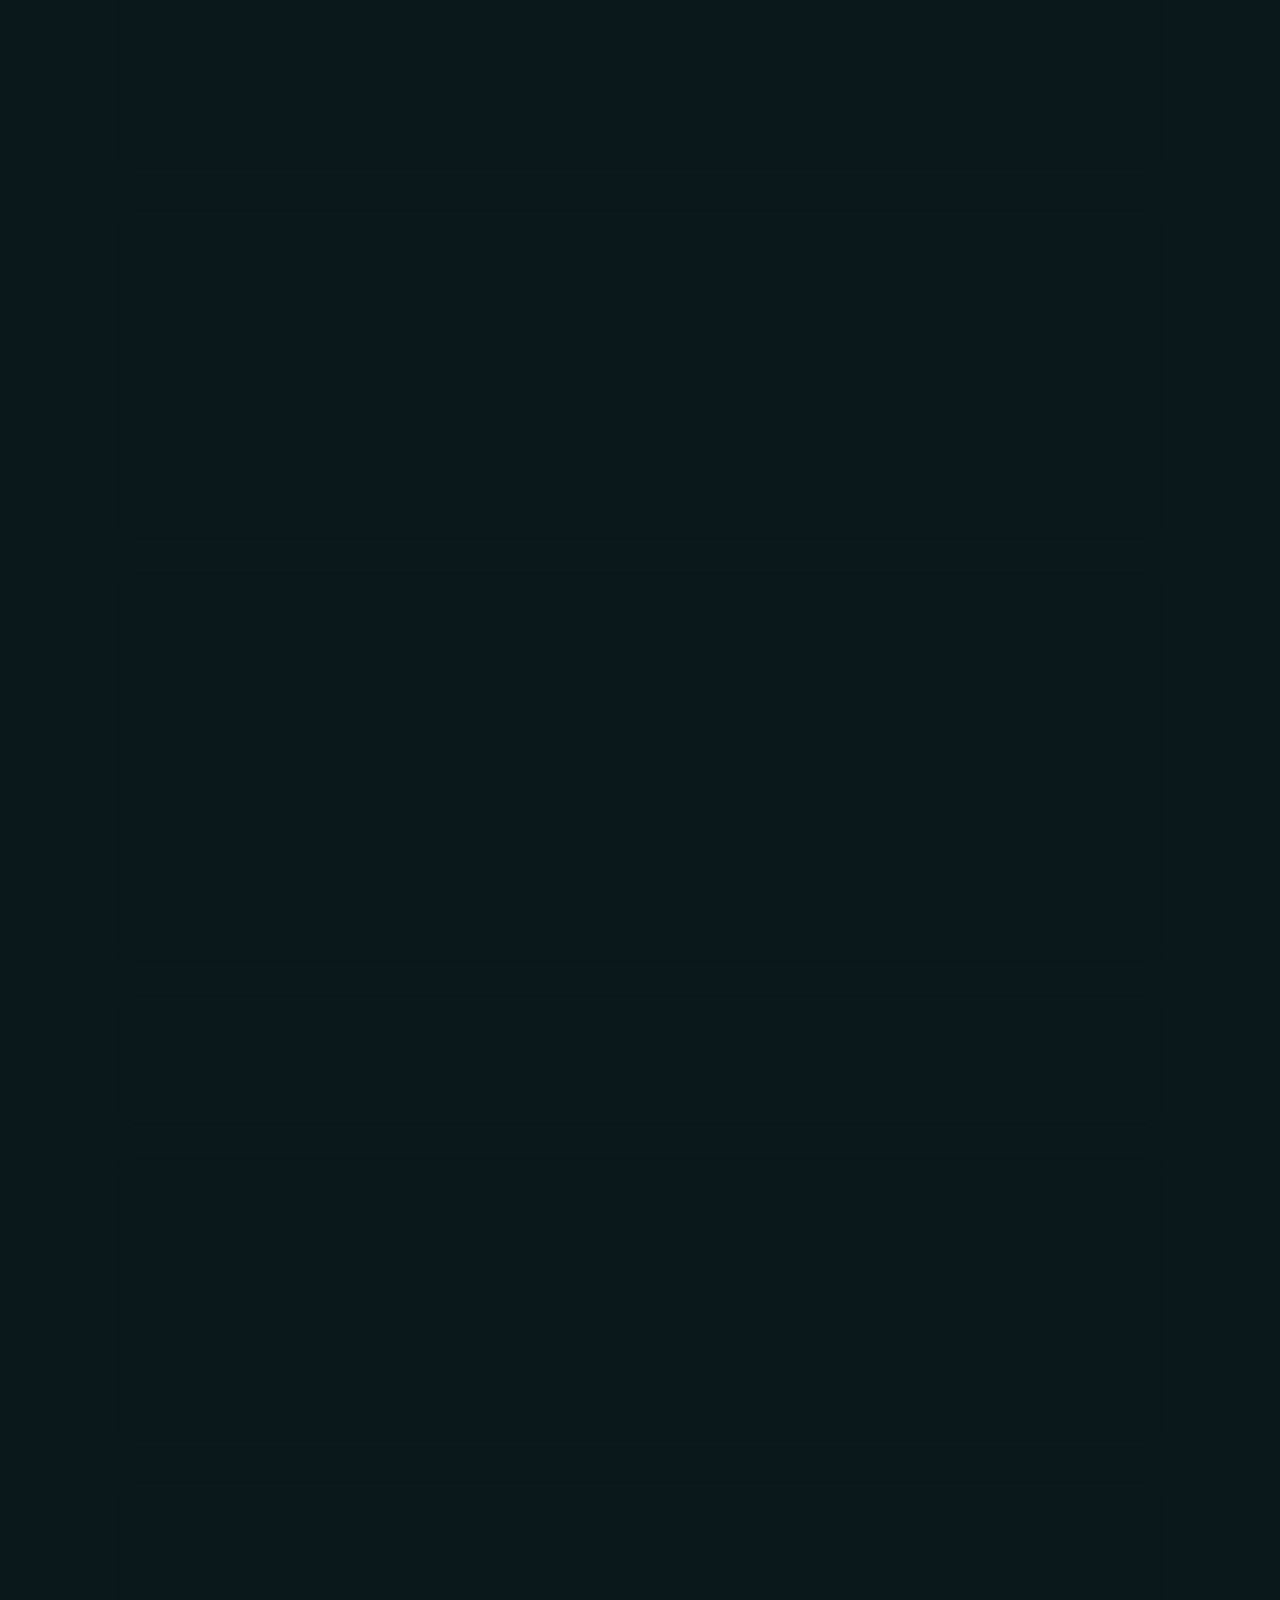
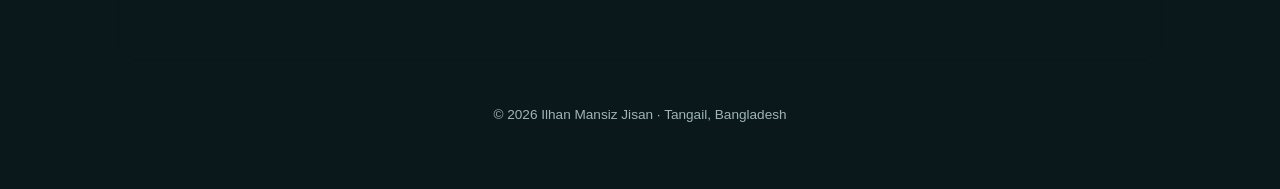
==== commit 750e57ca: "Replace cybersecurity references with tech" ====
--- a/index.html
+++ b/index.html
@@ -3,10 +3,10 @@
 <head>
   <meta charset="UTF-8" />
   <meta name="viewport" content="width=device-width, initial-scale=1.0" />
-  <meta name="description" content="Ilhan Mansiz Jisan — student, cybersecurity enthusiast, content creator from Tangail, Bangladesh." />
+  <meta name="description" content="Ilhan Mansiz Jisan — student, tech enthusiast, content creator from Tangail, Bangladesh." />
   <meta name="theme-color" content="#0b1020" />
   <meta property="og:title" content="Ilhan Mansiz Jisan" />
-  <meta property="og:description" content="Student, cybersecurity enthusiast, content creator." />
+  <meta property="og:description" content="Student, tech enthusiast, content creator." />
   <meta property="og:type" content="profile" />
   <title>Ilhan Mansiz Jisan</title>
   <link rel="icon" href="assets/favicon.svg" type="image/svg+xml" />
@@ -54,7 +54,7 @@
           </h1>
         </div>
         <p class="tagline">
-          BBA in Agribusiness @ ADUST · Cybersecurity enthusiast · Content creator
+          BBA in Agribusiness @ ADUST · Tech enthusiast · Content creator
         </p>
         <div class="cta-row">
           <a class="btn primary" href="#contact">Get in touch</a>
@@ -66,10 +66,10 @@
     <!-- MARQUEE -->
     <div class="marquee" aria-hidden="true">
       <div class="marquee-track">
-        <span>Agribusiness</span><span>·</span><span>Cybersecurity</span><span>·</span>
+        <span>Agribusiness</span><span>·</span><span>Technology</span><span>·</span>
         <span>Content Creation</span><span>·</span><span>Linux</span><span>·</span>
         <span>Always Learning</span><span>·</span><span>Agribusiness</span><span>·</span>
-        <span>Cybersecurity</span><span>·</span><span>Content Creation</span><span>·</span>
+        <span>Technology</span><span>·</span><span>Content Creation</span><span>·</span>
         <span>Linux</span><span>·</span><span>Always Learning</span>
       </div>
     </div>
@@ -93,9 +93,9 @@
           — 3rd semester running.
         </p>
         <p>
-          Beyond academics, I have a strong passion for technology. I actively learn
-          cybersecurity and I'm working through the
-          <strong>Google Cybersecurity Professional Certificate</strong> on Coursera.
+          Beyond academics, I have a strong passion for technology. I actively build
+          my tech skills and I'm working through a
+          <strong>Google Professional Certificate</strong> on Coursera.
           I keep learning every day — and I'm happy to help if someone has a basic task.
         </p>
         <p>I also enjoy creating content for social media.</p>
@@ -166,28 +166,28 @@
         </article>
         <article class="jcard">
           <span class="jchapter">Chapter 05</span>
-          <h3>Now · Cybersec</h3>
-          <p>Spending free time on cybersecurity — the Google Cybersecurity Certificate, Linux, and learning a little more every day.</p>
+          <h3>Now · Tech</h3>
+          <p>Spending free time on tech — online certificates, Linux, and learning a little more every day.</p>
         </article>
       </div>
       <div class="jdots" id="jdots" aria-hidden="true"></div>
     </section>
 
-    <!-- CYBERSECURITY -->
+    <!-- TECH -->
     <section class="card cysec reveal" aria-labelledby="sec-h">
-      <div class="col-label"><span class="num">04</span> Cybersecurity</div>
+      <div class="col-label"><span class="num">04</span> Tech</div>
       <p>Where I spend my free time — building foundations in:</p>
       <ul class="chip-list">
         <li>Network fundamentals</li>
         <li>Linux &amp; CLI</li>
-        <li>Threats &amp; vulnerabilities</li>
-        <li>Cryptography</li>
-        <li>Security operations</li>
-        <li>SIEM &amp; log analysis</li>
+        <li>System troubleshooting</li>
+        <li>Automation basics</li>
+        <li>IT operations</li>
+        <li>Data &amp; log analysis</li>
       </ul>
       <h3 class="sub">Certificates</h3>
       <ul class="cert-list">
-        <li><span class="cert-name">Google Cybersecurity Professional</span><span class="cert-org">Coursera</span></li>
+        <li><span class="cert-name">Google Professional Certificate</span><span class="cert-org">Coursera</span></li>
         <li><span class="cert-name">Art of Problem Definition</span><span class="cert-org">Passport to Earning BD · 2025</span></li>
         <li><span class="cert-name">More certificates</span><span class="cert-org">on request</span></li>
       </ul>
@@ -197,7 +197,7 @@
     <section class="card reveal" aria-labelledby="interests-h">
       <div class="col-label"><span class="num">05</span> Interests</div>
       <ul class="chip-list">
-        <li>Cybersecurity</li><li>Content creation</li><li>Social media</li>
+        <li>Technology</li><li>Content creation</li><li>Social media</li>
         <li>Agribusiness</li><li>Learning new tech</li>
       </ul>
     </section>
@@ -208,8 +208,8 @@
       <ul class="status-list">
         <li><span class="status-dot"></span> BBA in Agribusiness @ ADUST (3rd sem)</li>
         <li><span class="status-dot"></span> Preparing for govt job exams</li>
-        <li><span class="status-dot"></span> Learning cybersecurity daily</li>
-        <li><span class="status-dot"></span> Open to small cybersecurity help</li>
+        <li><span class="status-dot"></span> Learning tech daily</li>
+        <li><span class="status-dot"></span> Open to small tech help</li>
       </ul>
     </section>
 
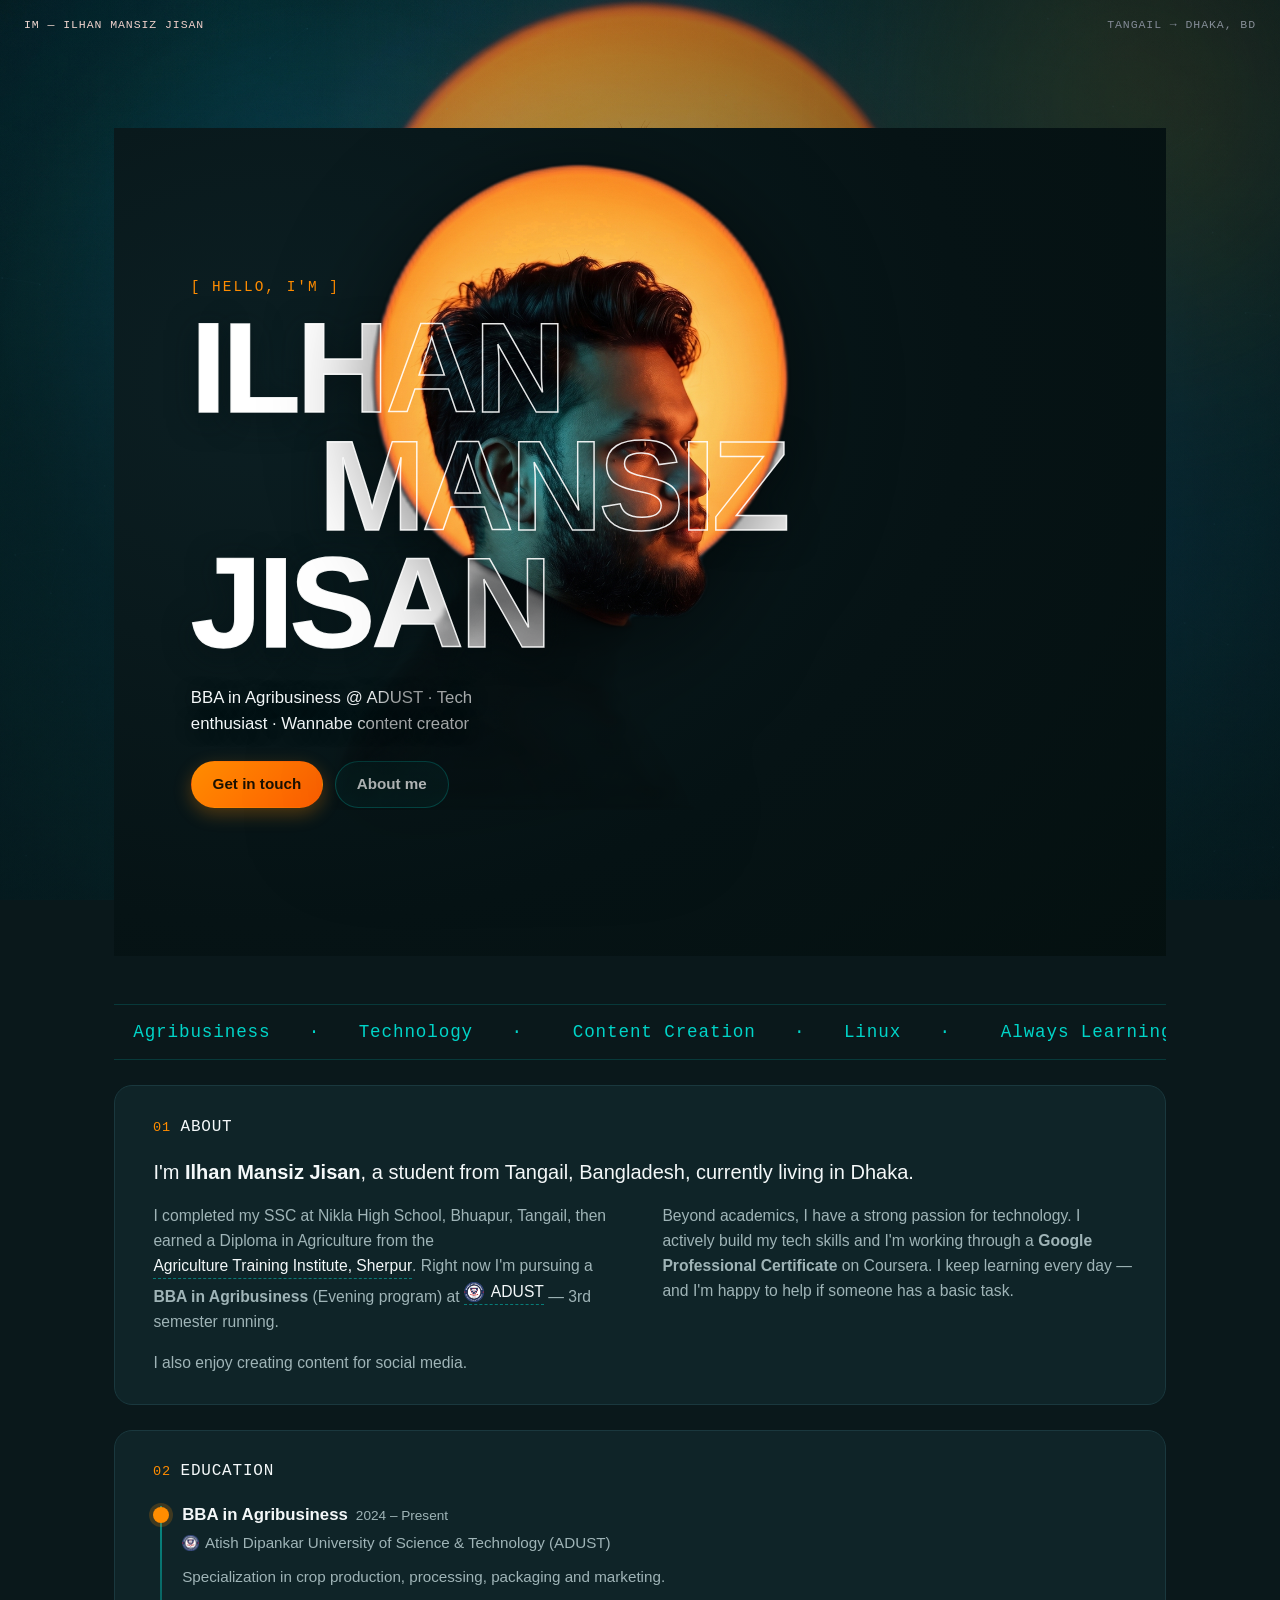
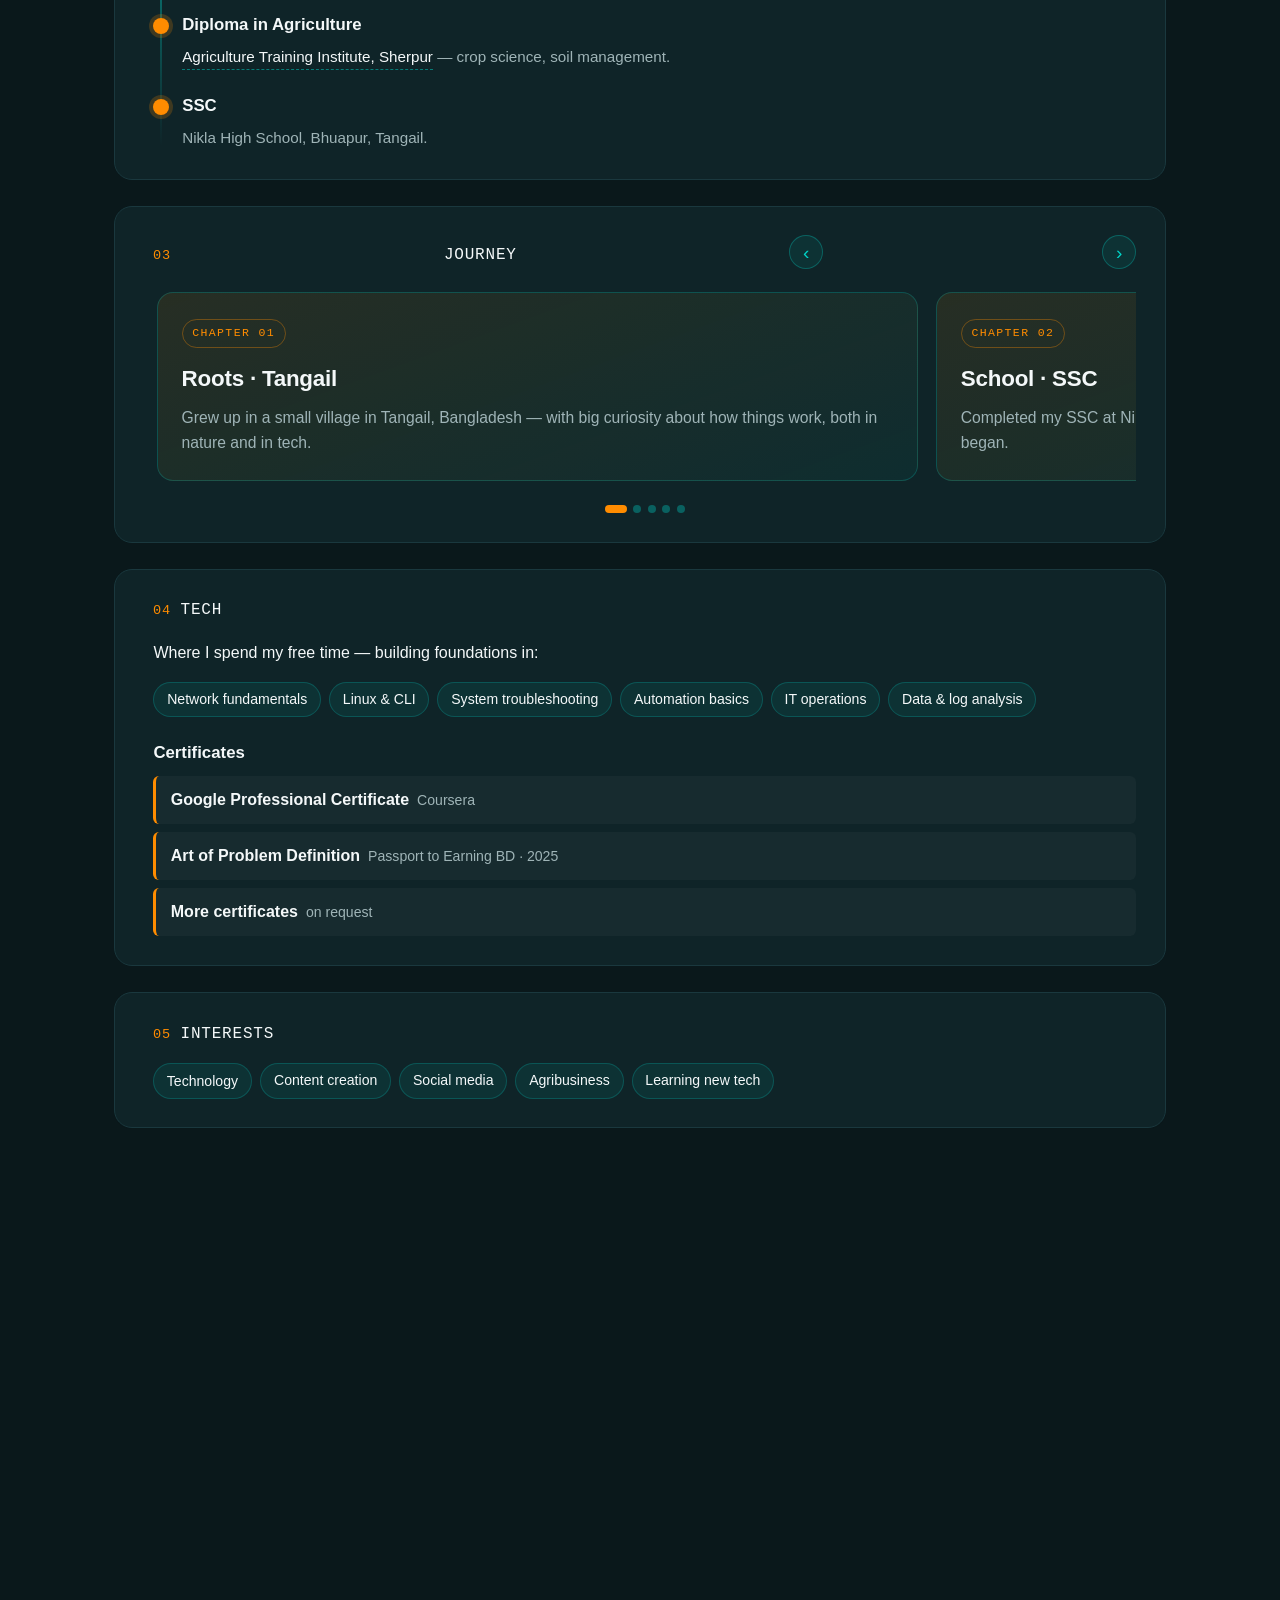
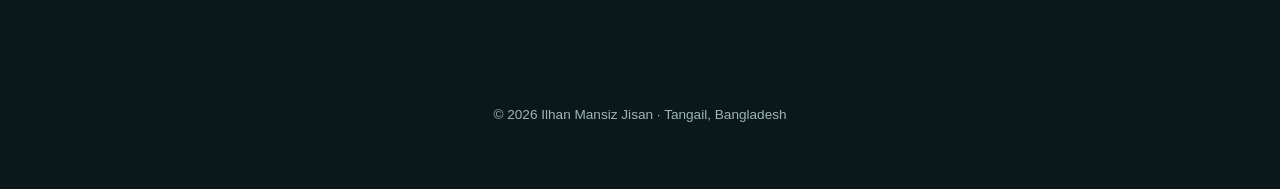
==== commit 5c87b78b: "Reword content creator to wannabe content creator" ====
--- a/index.html
+++ b/index.html
@@ -3,10 +3,10 @@
 <head>
   <meta charset="UTF-8" />
   <meta name="viewport" content="width=device-width, initial-scale=1.0" />
-  <meta name="description" content="Ilhan Mansiz Jisan — student, tech enthusiast, content creator from Tangail, Bangladesh." />
+  <meta name="description" content="Ilhan Mansiz Jisan — student, tech enthusiast, wannabe content creator from Tangail, Bangladesh." />
   <meta name="theme-color" content="#0b1020" />
   <meta property="og:title" content="Ilhan Mansiz Jisan" />
-  <meta property="og:description" content="Student, tech enthusiast, content creator." />
+  <meta property="og:description" content="Student, tech enthusiast, wannabe content creator." />
   <meta property="og:type" content="profile" />
   <title>Ilhan Mansiz Jisan</title>
   <link rel="icon" href="assets/favicon.svg" type="image/svg+xml" />
@@ -54,7 +54,7 @@
           </h1>
         </div>
         <p class="tagline">
-          BBA in Agribusiness @ ADUST · Tech enthusiast · Content creator
+          BBA in Agribusiness @ ADUST · Tech enthusiast · Wannabe content creator
         </p>
         <div class="cta-row">
           <a class="btn primary" href="#contact">Get in touch</a>
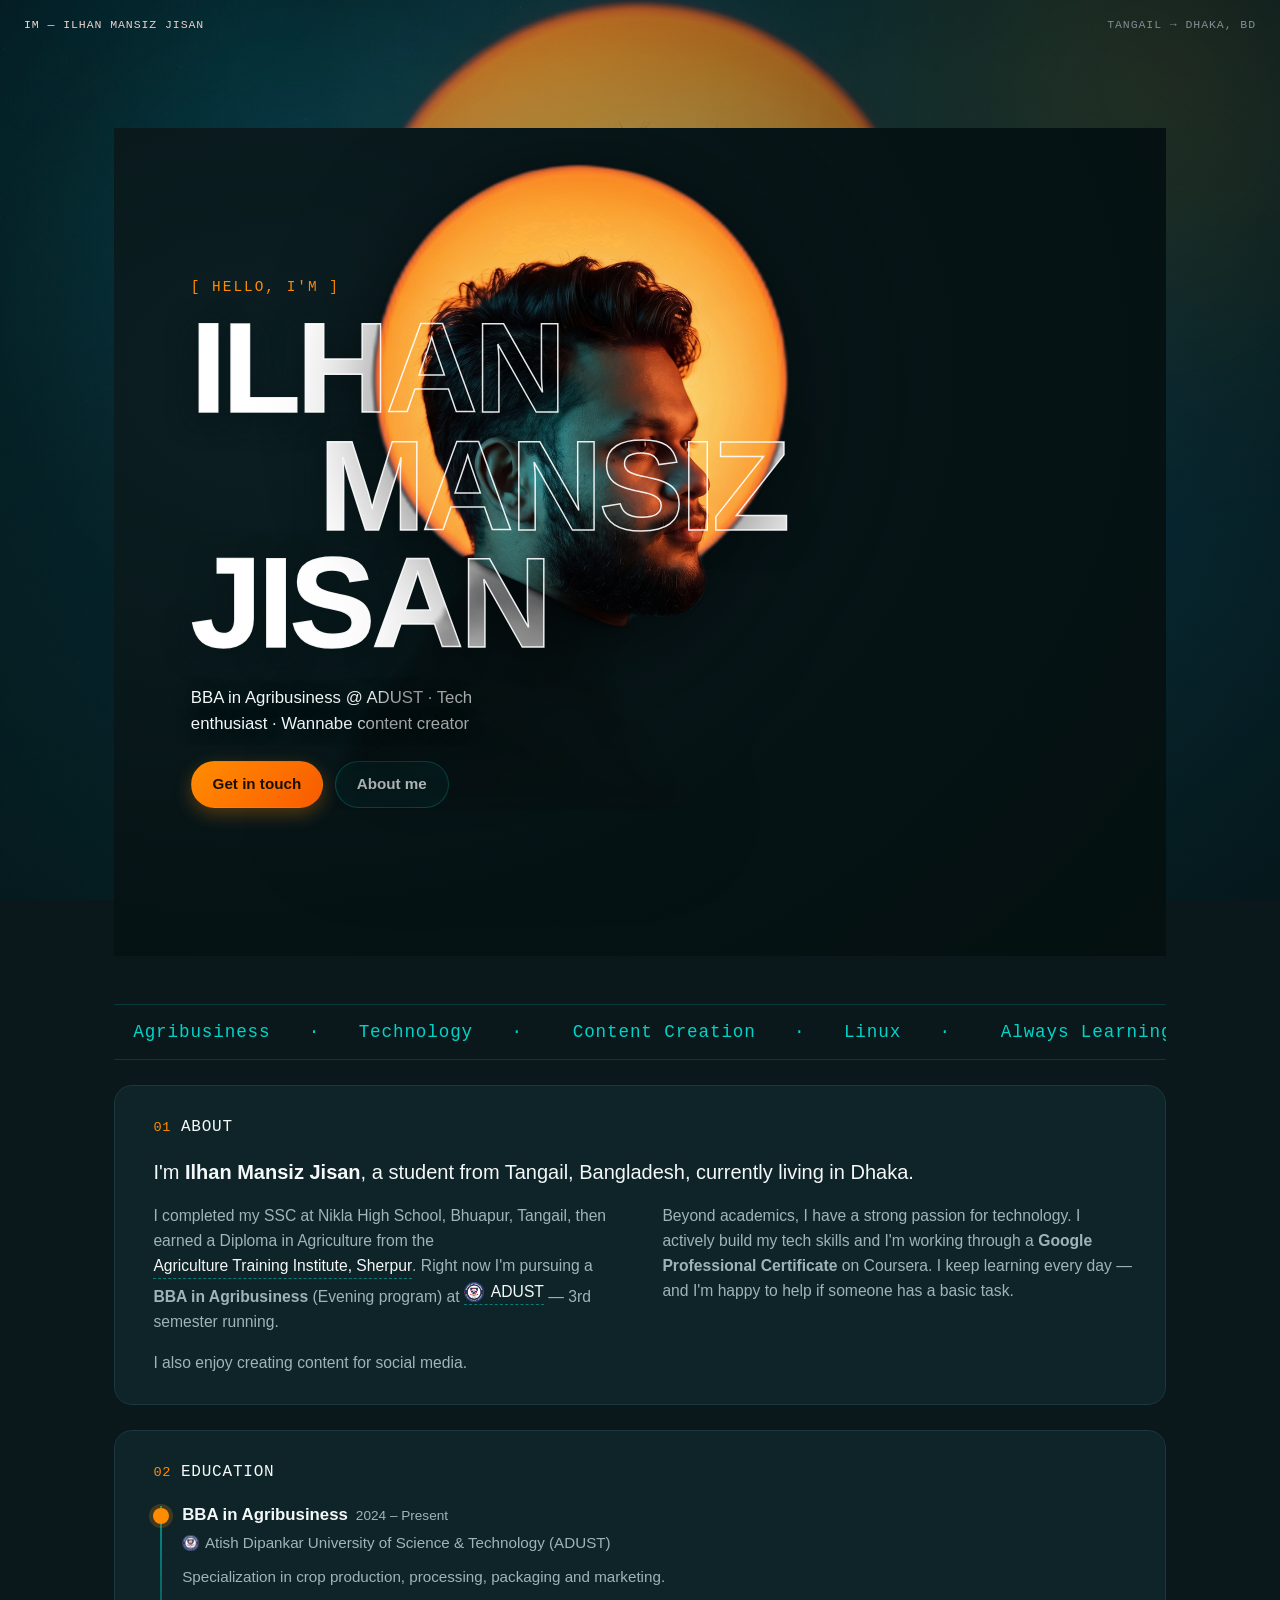
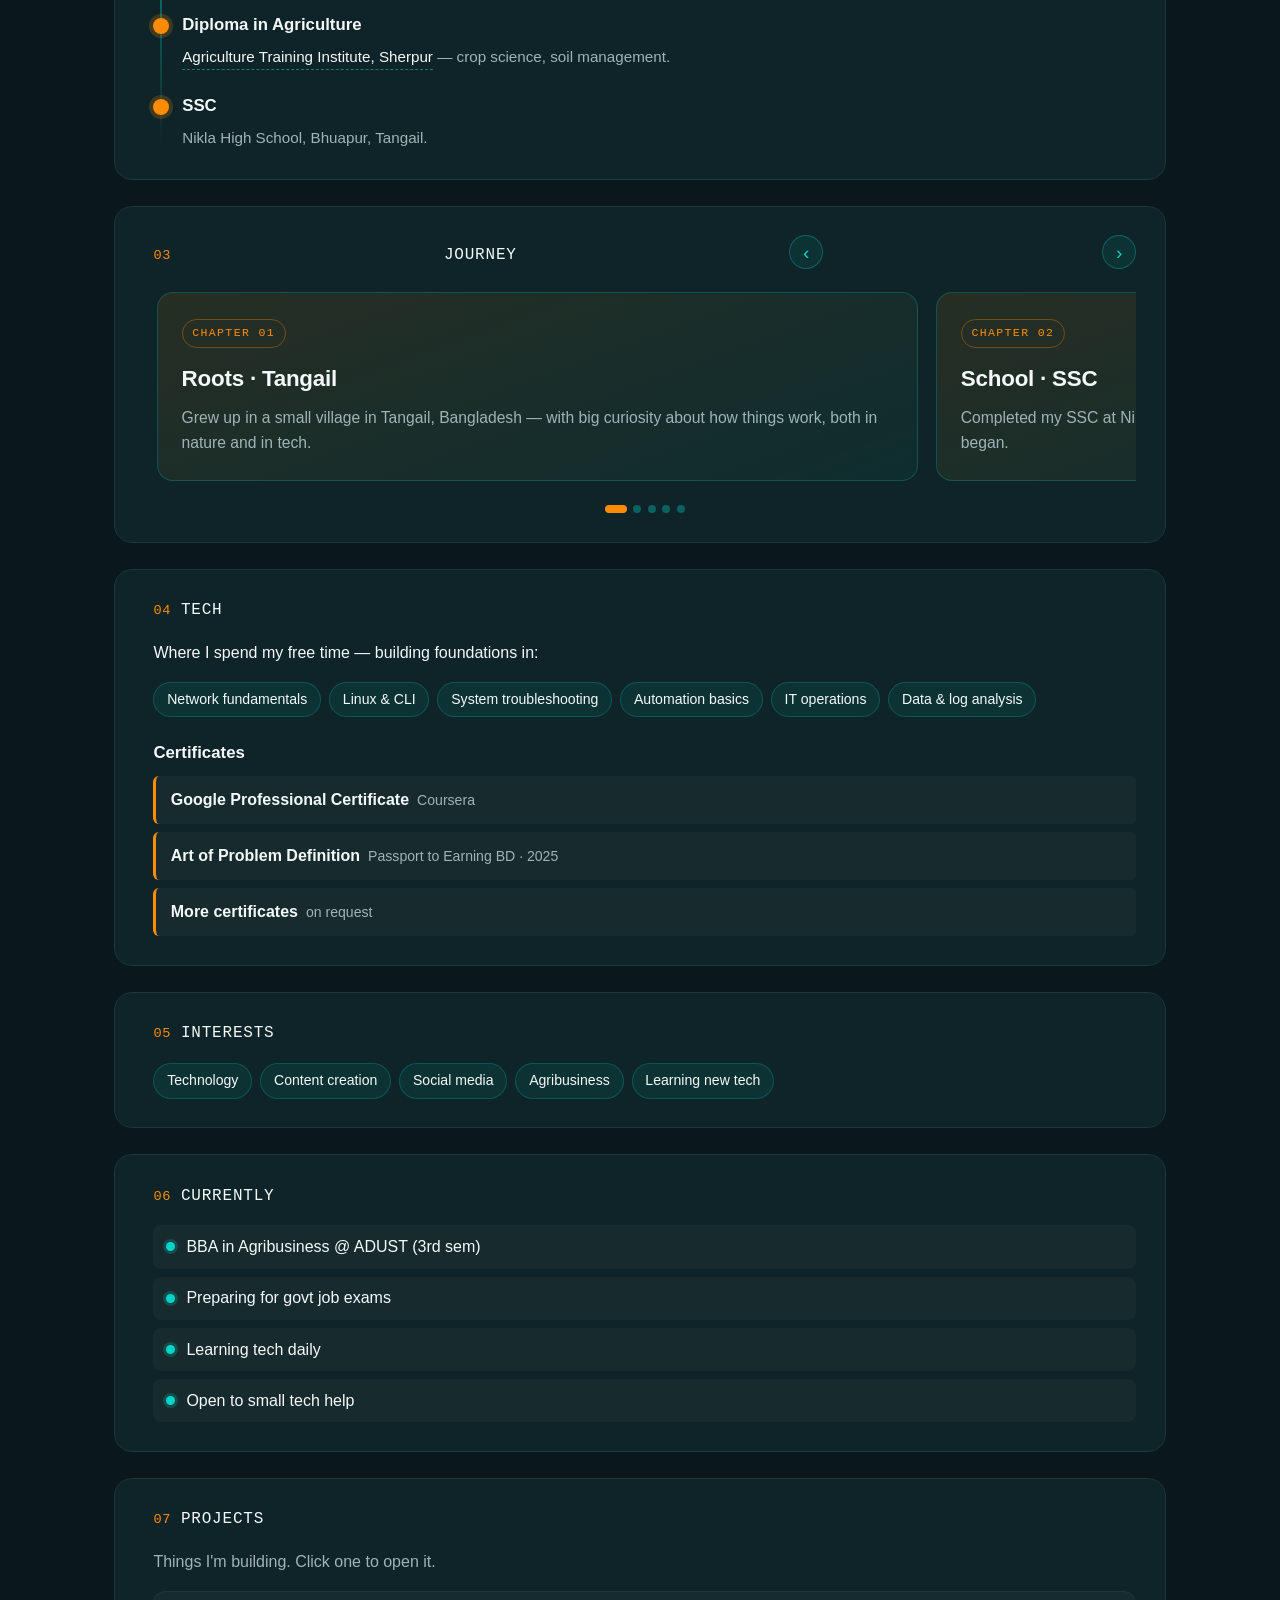
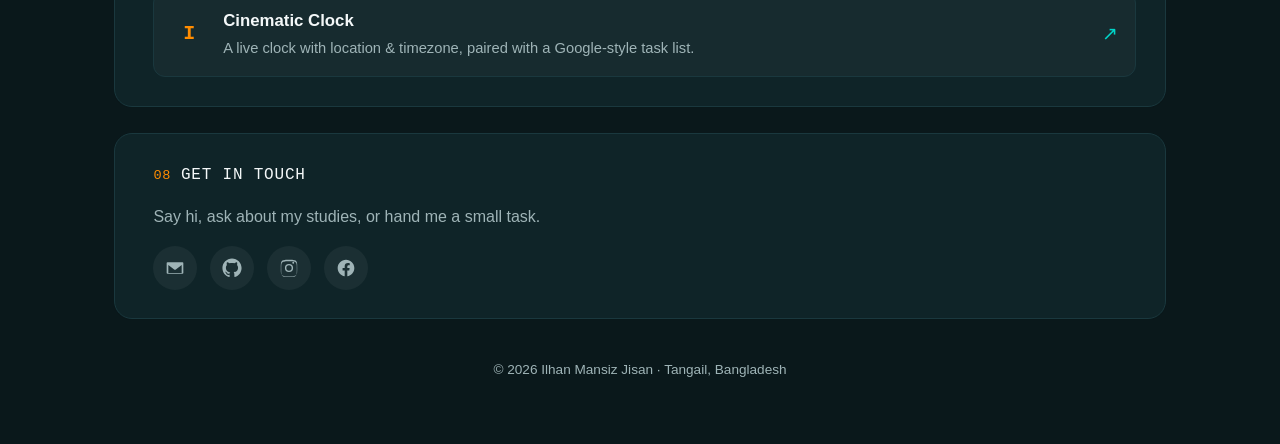
==== commit ab8f773c: "Add Projects section (07) with Cinematic Clock subpage; renumber contact to 08" ====
--- a/index.html
+++ b/index.html
@@ -213,9 +213,27 @@
       </ul>
     </section>
 
+    <!-- PROJECTS -->
+    <section id="projects" class="card projects reveal" aria-labelledby="projects-h">
+      <div class="col-label"><span class="num">07</span> Projects</div>
+      <p class="projects-lead">Things I'm building. Click one to open it.</p>
+      <ol class="proj-list">
+        <li class="proj-item">
+          <a class="proj-link" href="projects/clock/">
+            <span class="proj-num">I</span>
+            <span class="proj-body">
+              <span class="proj-title">Cinematic Clock</span>
+              <span class="proj-desc">A live clock with location &amp; timezone, paired with a Google-style task list.</span>
+            </span>
+            <span class="proj-arrow" aria-hidden="true">↗</span>
+          </a>
+        </li>
+      </ol>
+    </section>
+
     <!-- CONTACT -->
     <section id="contact" class="card contact reveal" aria-labelledby="contact-h">
-      <div class="col-label"><span class="num">07</span> Get in touch</div>
+      <div class="col-label"><span class="num">08</span> Get in touch</div>
       <p class="contact-lead">Say hi, ask about my studies, or hand me a small task.</p>
       <div class="socials">
         <a href="mailto:ilhanmansizjisan@gmail.com" aria-label="Email">
--- a/styles.css
+++ b/styles.css
@@ -292,6 +292,27 @@
 }
 .socials a:hover { background: rgba(0,212,200,.15); color: var(--accent-2); transform: translateY(-3px) scale(1.05); text-decoration: none; }
 
+/* ============ Projects list (roman-numeral) ============ */
+.projects-lead { color: var(--text-dim); margin: 0 0 1rem; }
+.proj-list { list-style: none; padding: 0; margin: 0; display: grid; gap: .7rem; counter-reset: proj; }
+.proj-link {
+  display: flex; align-items: center; gap: 1rem;
+  padding: 1rem 1.1rem; border-radius: 12px;
+  background: rgba(255,255,255,.03); border: 1px solid var(--card-border);
+  color: var(--text); transition: border-color .2s ease, transform .2s ease, background .2s ease;
+}
+.proj-link:hover { text-decoration: none; border-color: rgba(255,140,0,.5); background: rgba(255,140,0,.06); transform: translateX(4px); }
+.proj-num {
+  flex-shrink: 0; min-width: 2.2rem; text-align: center;
+  font-family: ui-monospace, monospace; font-size: 1.25rem; font-weight: 700;
+  color: var(--accent); letter-spacing: .04em;
+}
+.proj-body { display: flex; flex-direction: column; gap: .15rem; flex: 1; }
+.proj-title { font-weight: 600; font-size: 1.05rem; color: var(--text); }
+.proj-desc { color: var(--text-dim); font-size: .92rem; }
+.proj-arrow { flex-shrink: 0; color: var(--accent-2); font-size: 1.2rem; transition: transform .2s ease; }
+.proj-link:hover .proj-arrow { transform: translate(3px,-3px); color: var(--accent); }
+
 /* ============ Footer ============ */
 .foot { text-align: center; color: var(--text-dim); font-size: .85rem; margin-top: 2.5rem; }
 .foot p { margin: 0; }
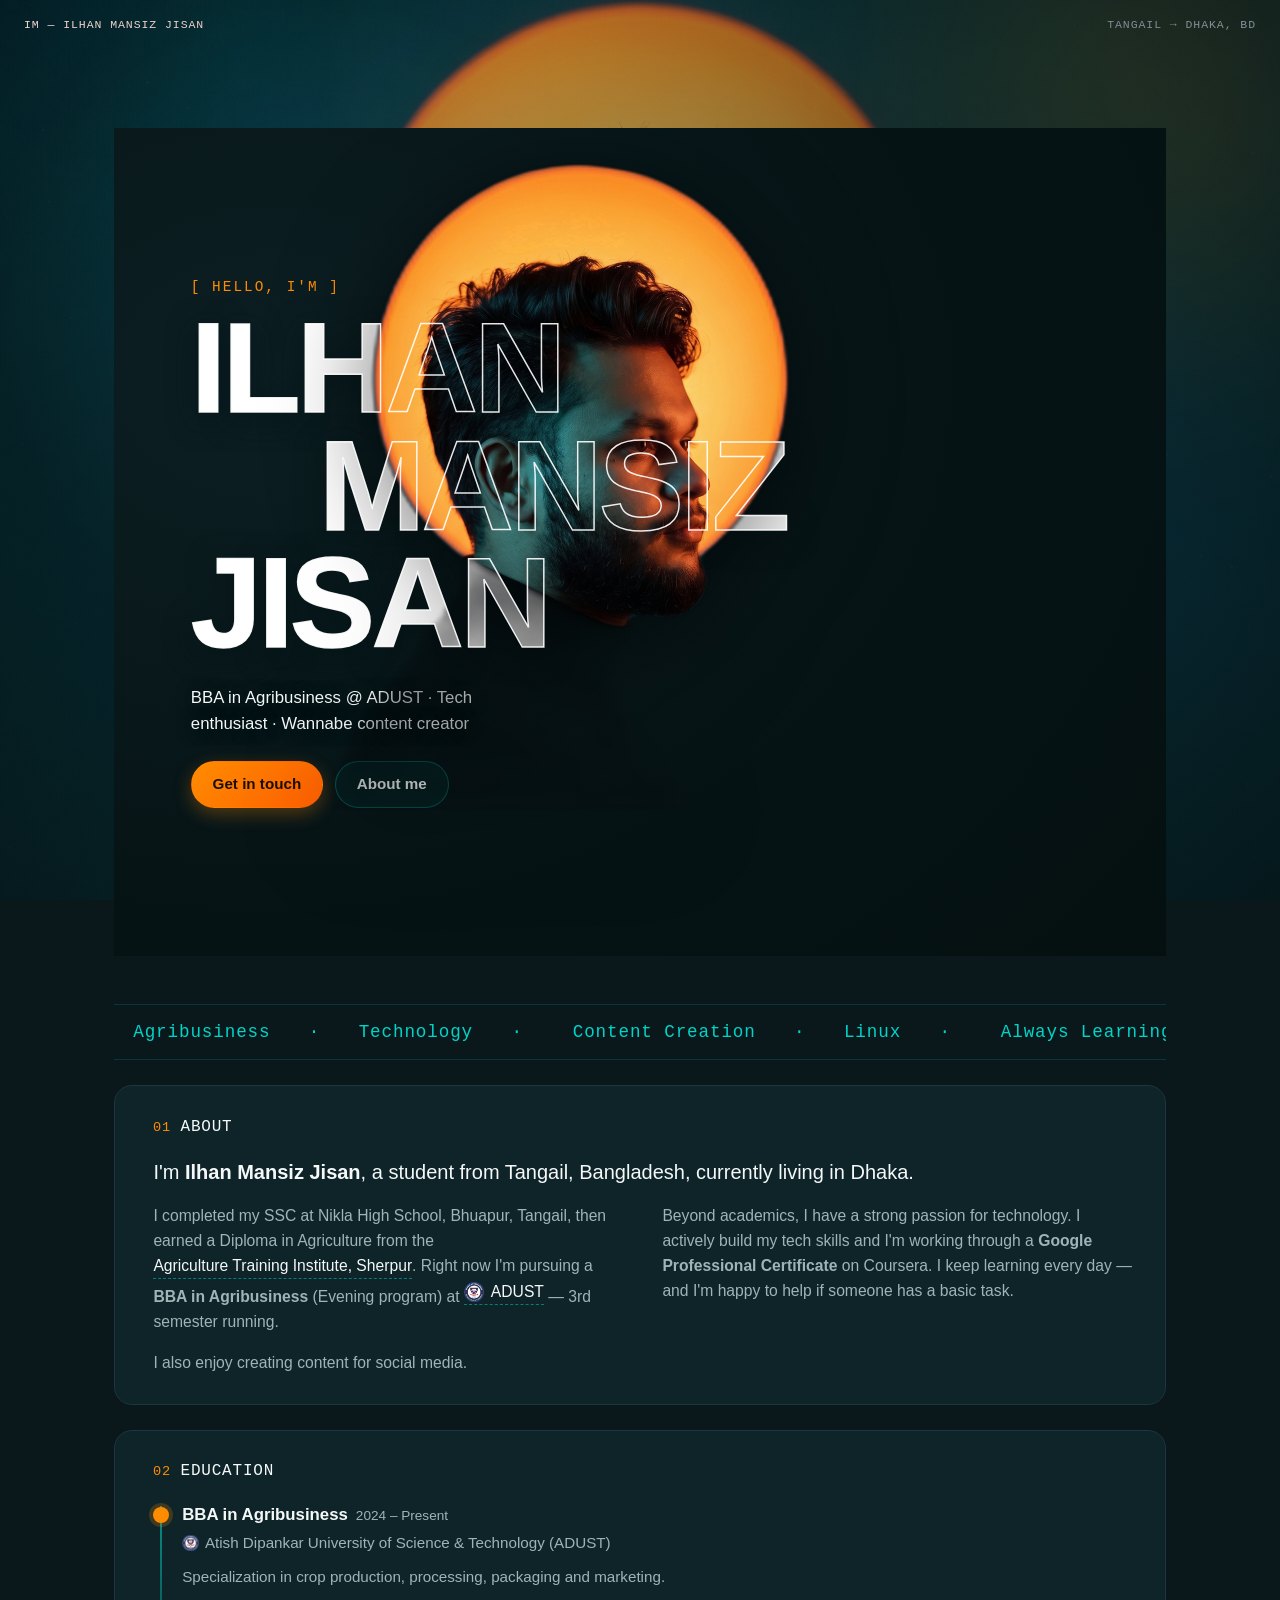
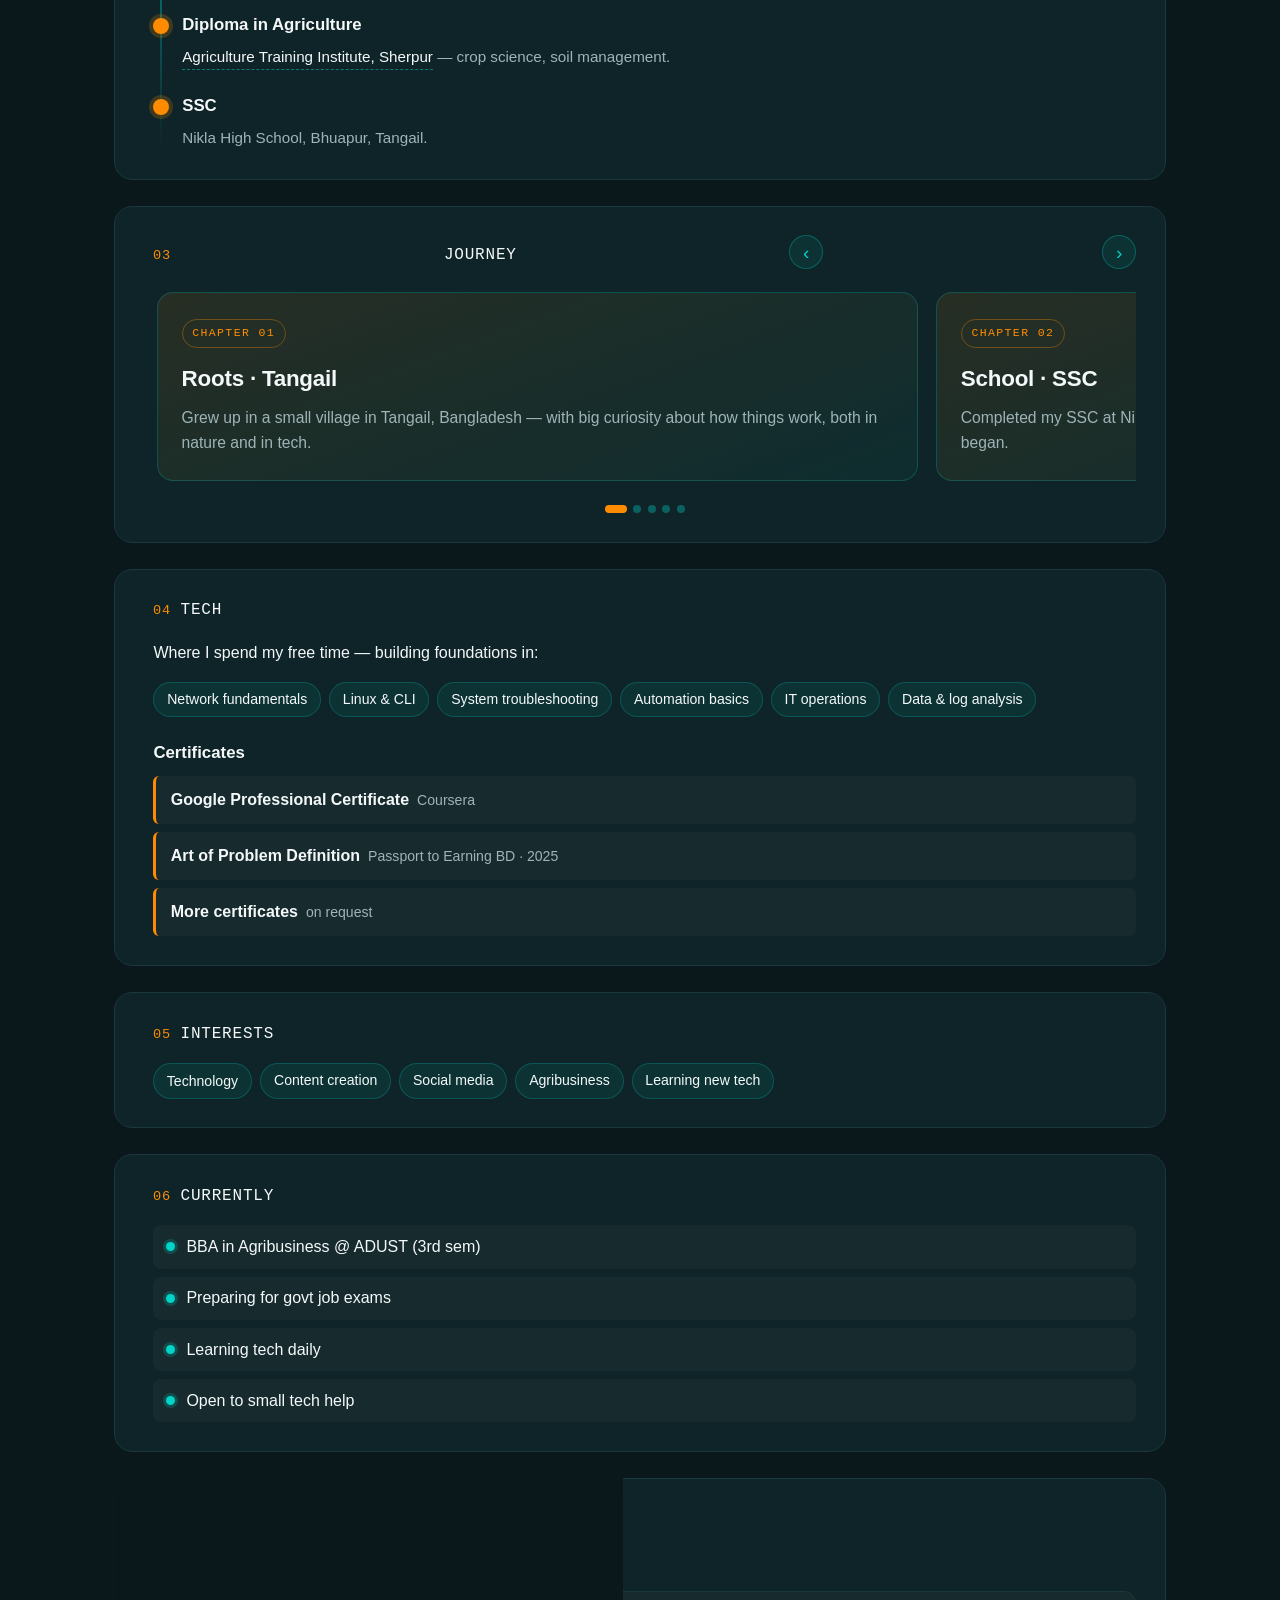
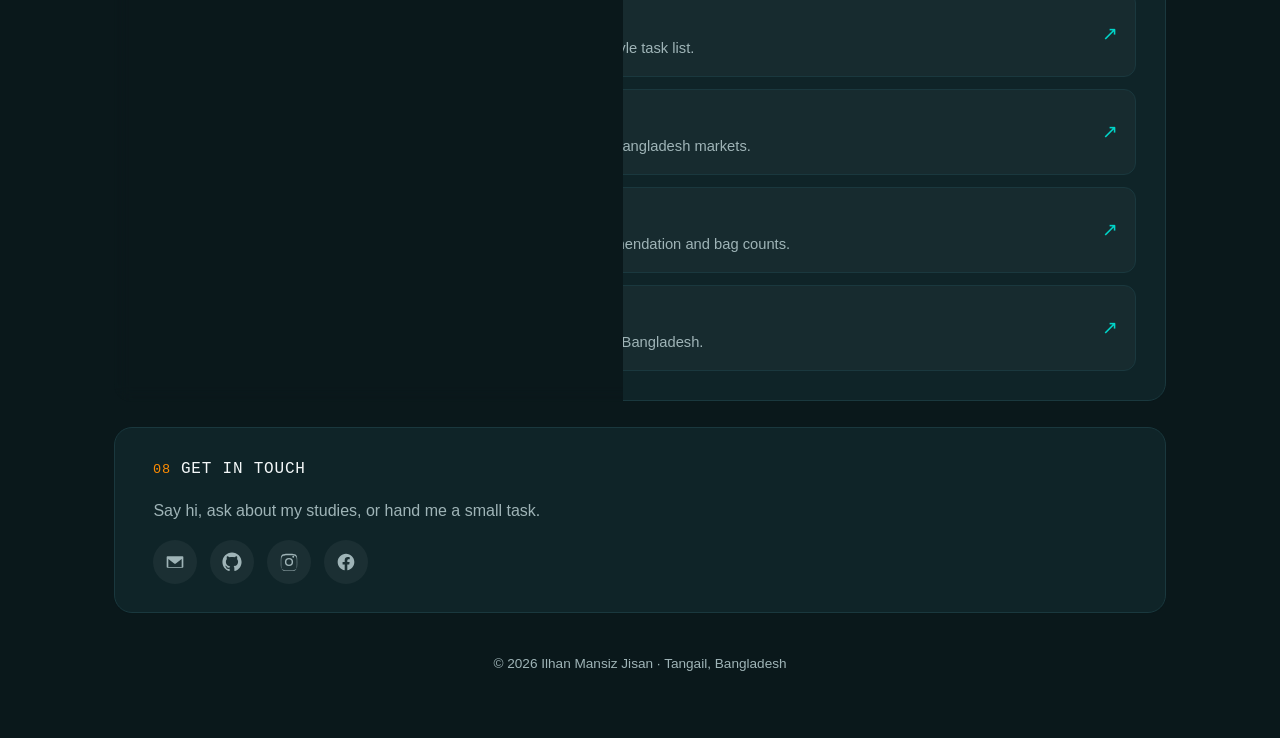
==== commit 272ef0dd: "Add 3 agritech projects: crop price tracker, fertilizer calculator, seasonal calendar" ====
--- a/index.html
+++ b/index.html
@@ -228,6 +228,36 @@
             <span class="proj-arrow" aria-hidden="true">↗</span>
           </a>
         </li>
+        <li class="proj-item">
+          <a class="proj-link" href="projects/prices/">
+            <span class="proj-num">II</span>
+            <span class="proj-body">
+              <span class="proj-title">Crop Price Tracker</span>
+              <span class="proj-desc">12-month wholesale price trends for everyday crops across Bangladesh markets.</span>
+            </span>
+            <span class="proj-arrow" aria-hidden="true">↗</span>
+          </a>
+        </li>
+        <li class="proj-item">
+          <a class="proj-link" href="projects/fertilizer/">
+            <span class="proj-num">III</span>
+            <span class="proj-body">
+              <span class="proj-title">Fertilizer &amp; Dose Calculator</span>
+              <span class="proj-desc">Pick a crop and land size to get an indicative N–P–K recommendation and bag counts.</span>
+            </span>
+            <span class="proj-arrow" aria-hidden="true">↗</span>
+          </a>
+        </li>
+        <li class="proj-item">
+          <a class="proj-link" href="projects/calendar/">
+            <span class="proj-num">IV</span>
+            <span class="proj-body">
+              <span class="proj-title">Seasonal Crop Calendar</span>
+              <span class="proj-desc">A month-by-month guide to what to sow, grow and harvest in Bangladesh.</span>
+            </span>
+            <span class="proj-arrow" aria-hidden="true">↗</span>
+          </a>
+        </li>
       </ol>
     </section>
 
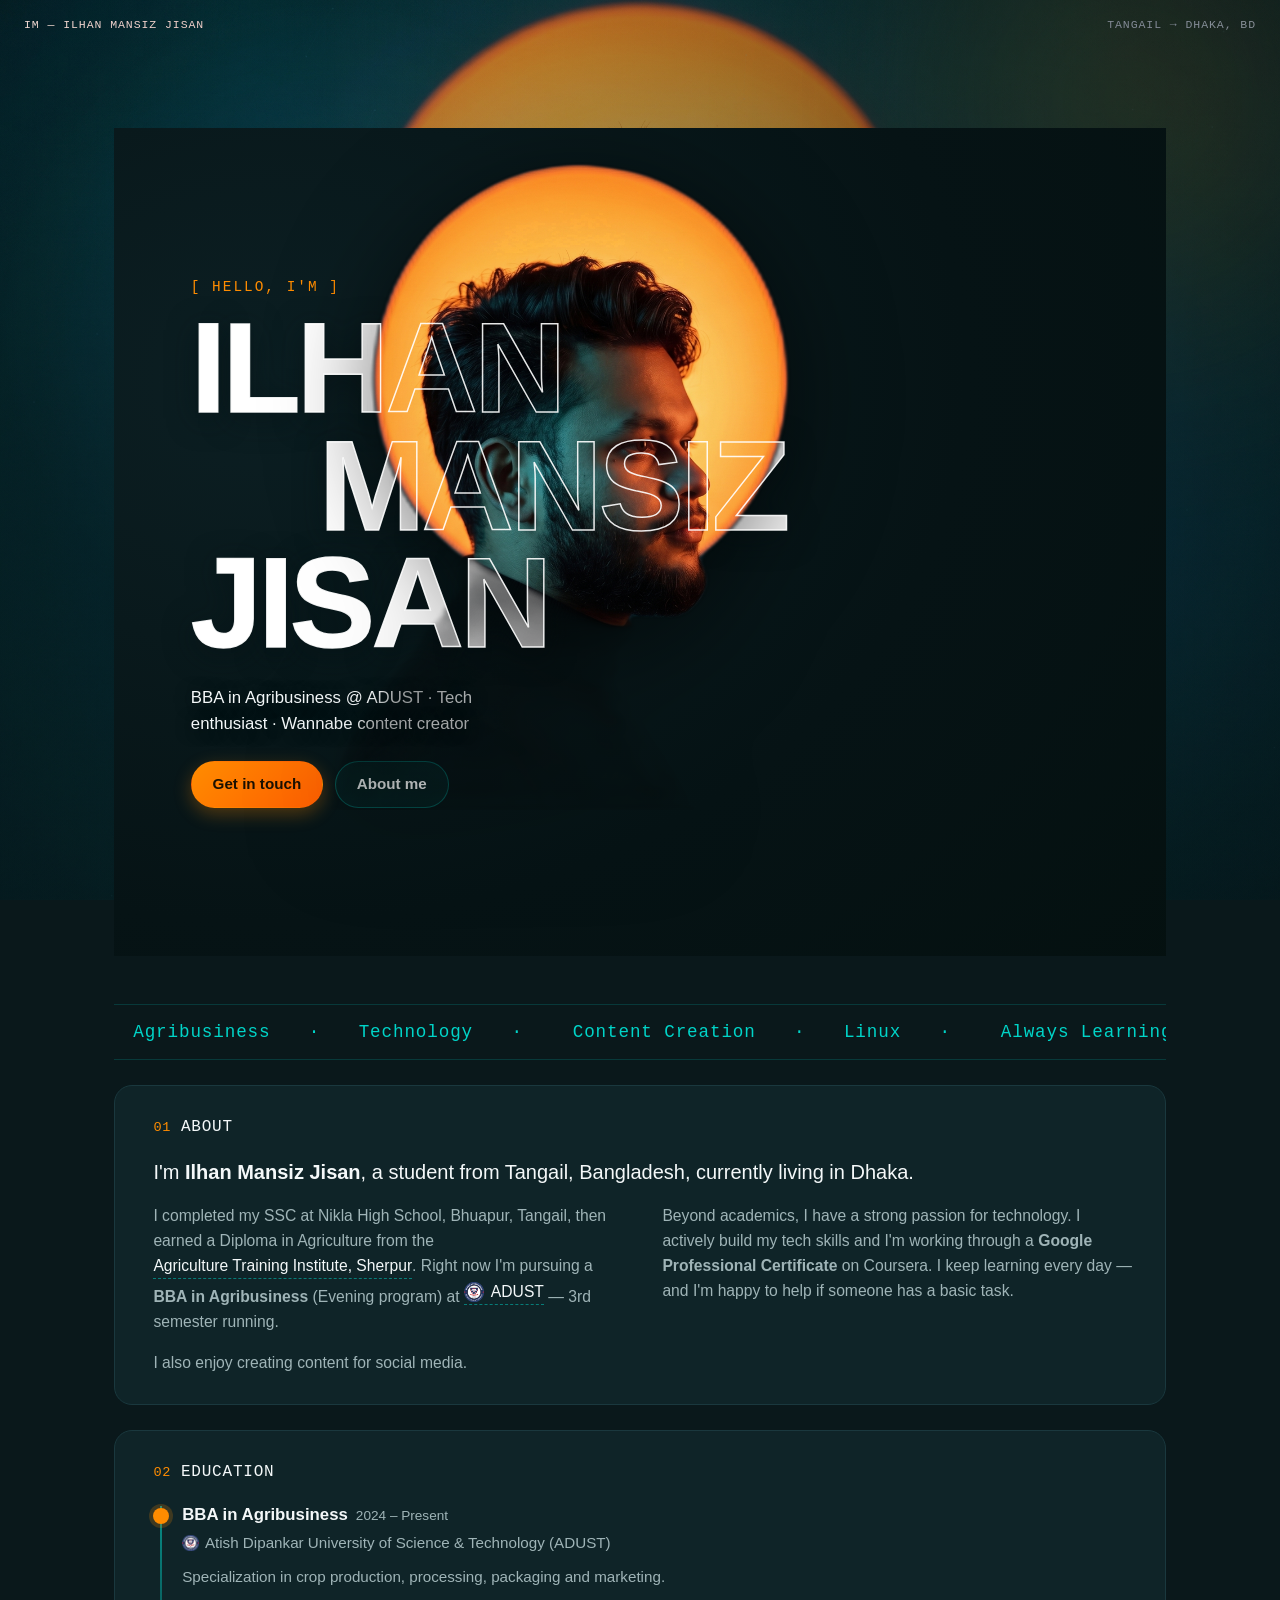
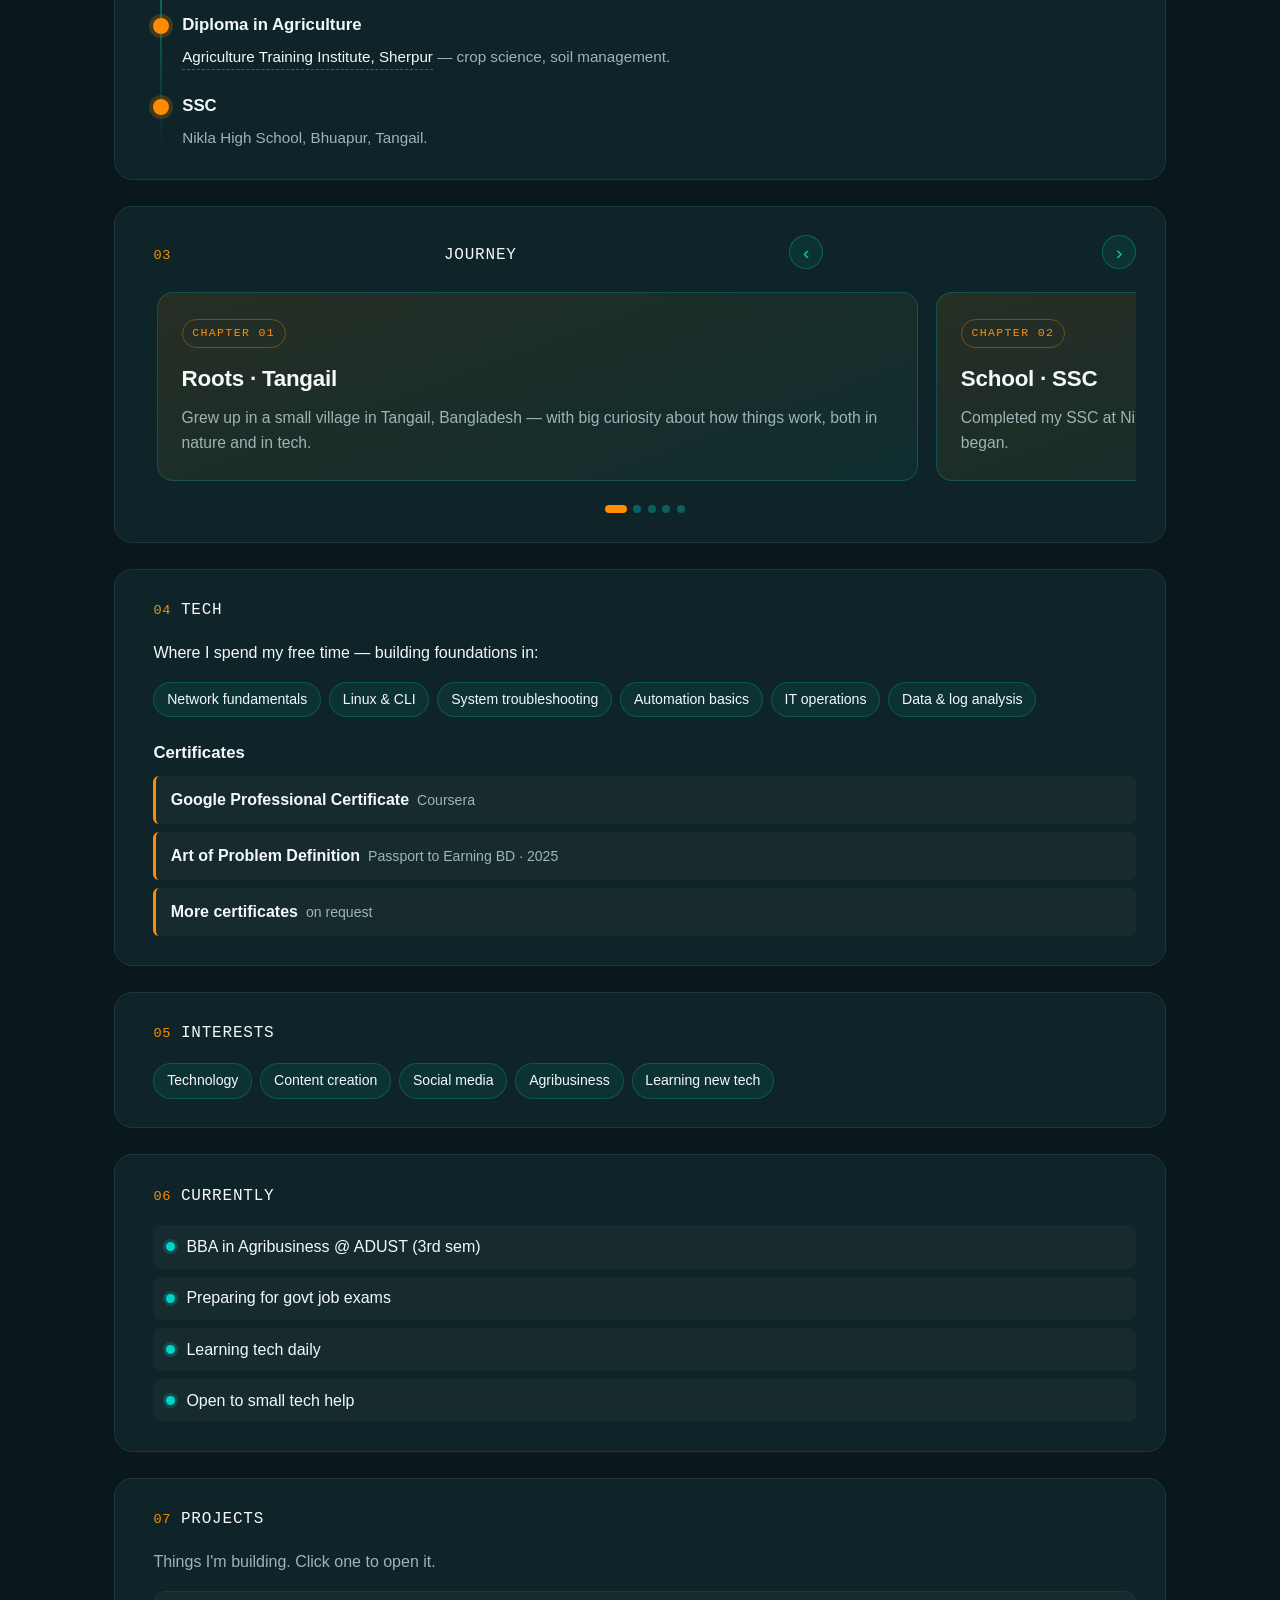
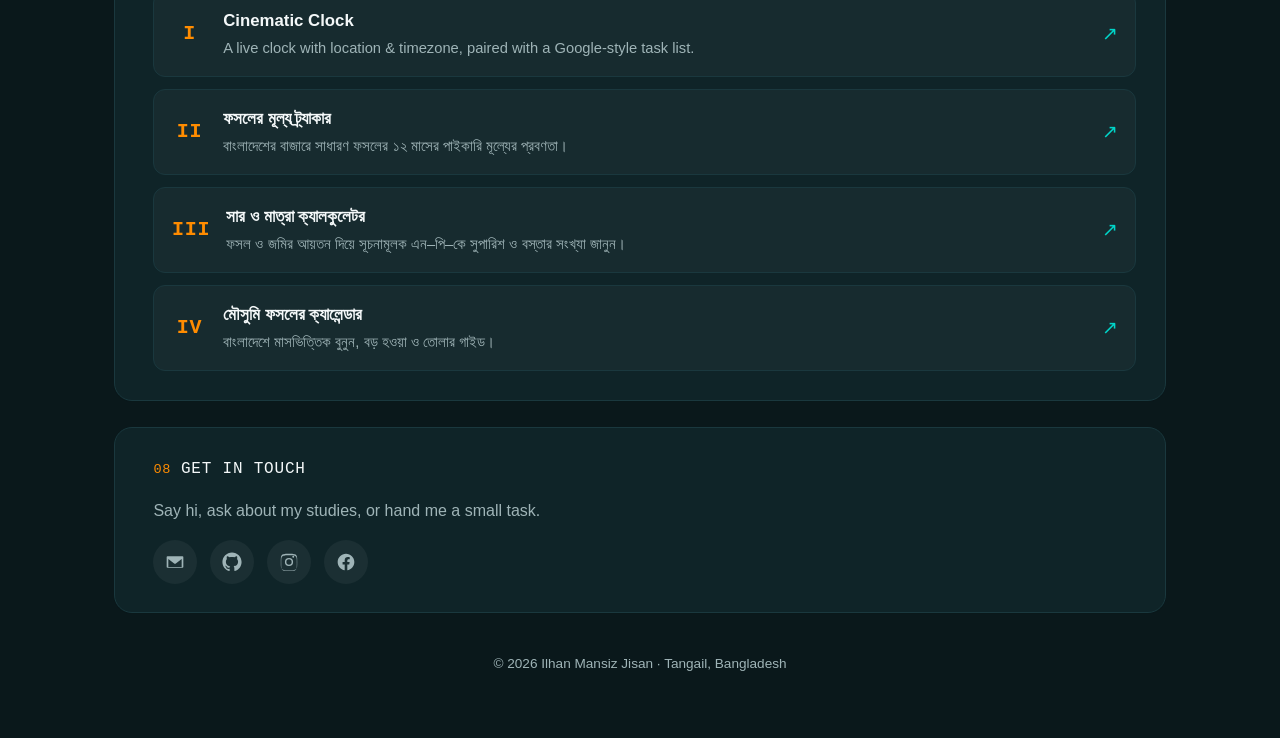
==== commit f61a5ebf: "Translate 3 agritech projects to Bangla (UI + data + homepage labels)" ====
--- a/index.html
+++ b/index.html
@@ -232,8 +232,8 @@
           <a class="proj-link" href="projects/prices/">
             <span class="proj-num">II</span>
             <span class="proj-body">
-              <span class="proj-title">Crop Price Tracker</span>
-              <span class="proj-desc">12-month wholesale price trends for everyday crops across Bangladesh markets.</span>
+              <span class="proj-title">ফসলের মূল্য ট্র্যাকার</span>
+              <span class="proj-desc">বাংলাদেশের বাজারে সাধারণ ফসলের ১২ মাসের পাইকারি মূল্যের প্রবণতা।</span>
             </span>
             <span class="proj-arrow" aria-hidden="true">↗</span>
           </a>
@@ -242,8 +242,8 @@
           <a class="proj-link" href="projects/fertilizer/">
             <span class="proj-num">III</span>
             <span class="proj-body">
-              <span class="proj-title">Fertilizer &amp; Dose Calculator</span>
-              <span class="proj-desc">Pick a crop and land size to get an indicative N–P–K recommendation and bag counts.</span>
+              <span class="proj-title">সার ও মাত্রা ক্যালকুলেটর</span>
+              <span class="proj-desc">ফসল ও জমির আয়তন দিয়ে সূচনামূলক এন–পি–কে সুপারিশ ও বস্তার সংখ্যা জানুন।</span>
             </span>
             <span class="proj-arrow" aria-hidden="true">↗</span>
           </a>
@@ -252,8 +252,8 @@
           <a class="proj-link" href="projects/calendar/">
             <span class="proj-num">IV</span>
             <span class="proj-body">
-              <span class="proj-title">Seasonal Crop Calendar</span>
-              <span class="proj-desc">A month-by-month guide to what to sow, grow and harvest in Bangladesh.</span>
+              <span class="proj-title">মৌসুমি ফসলের ক্যালেন্ডার</span>
+              <span class="proj-desc">বাংলাদেশে মাসভিত্তিক বুনুন, বড় হওয়া ও তোলার গাইড।</span>
             </span>
             <span class="proj-arrow" aria-hidden="true">↗</span>
           </a>
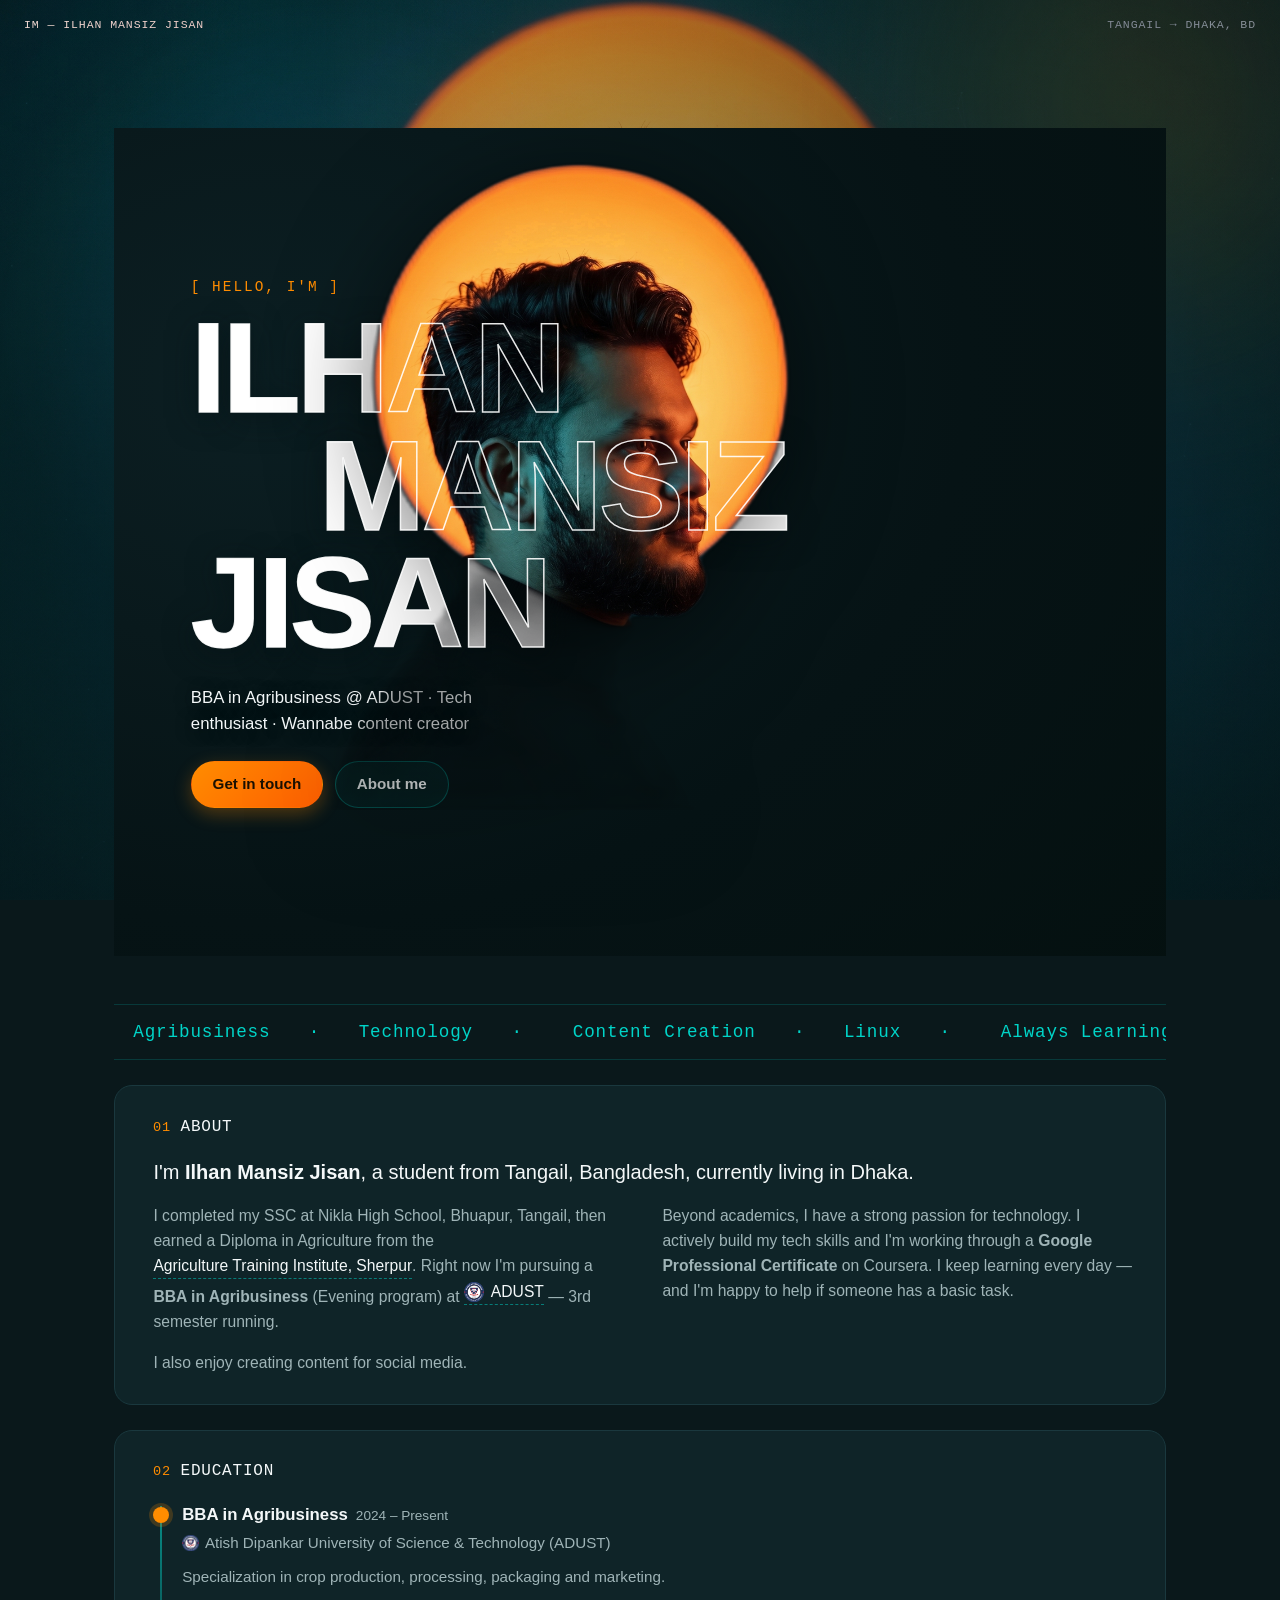
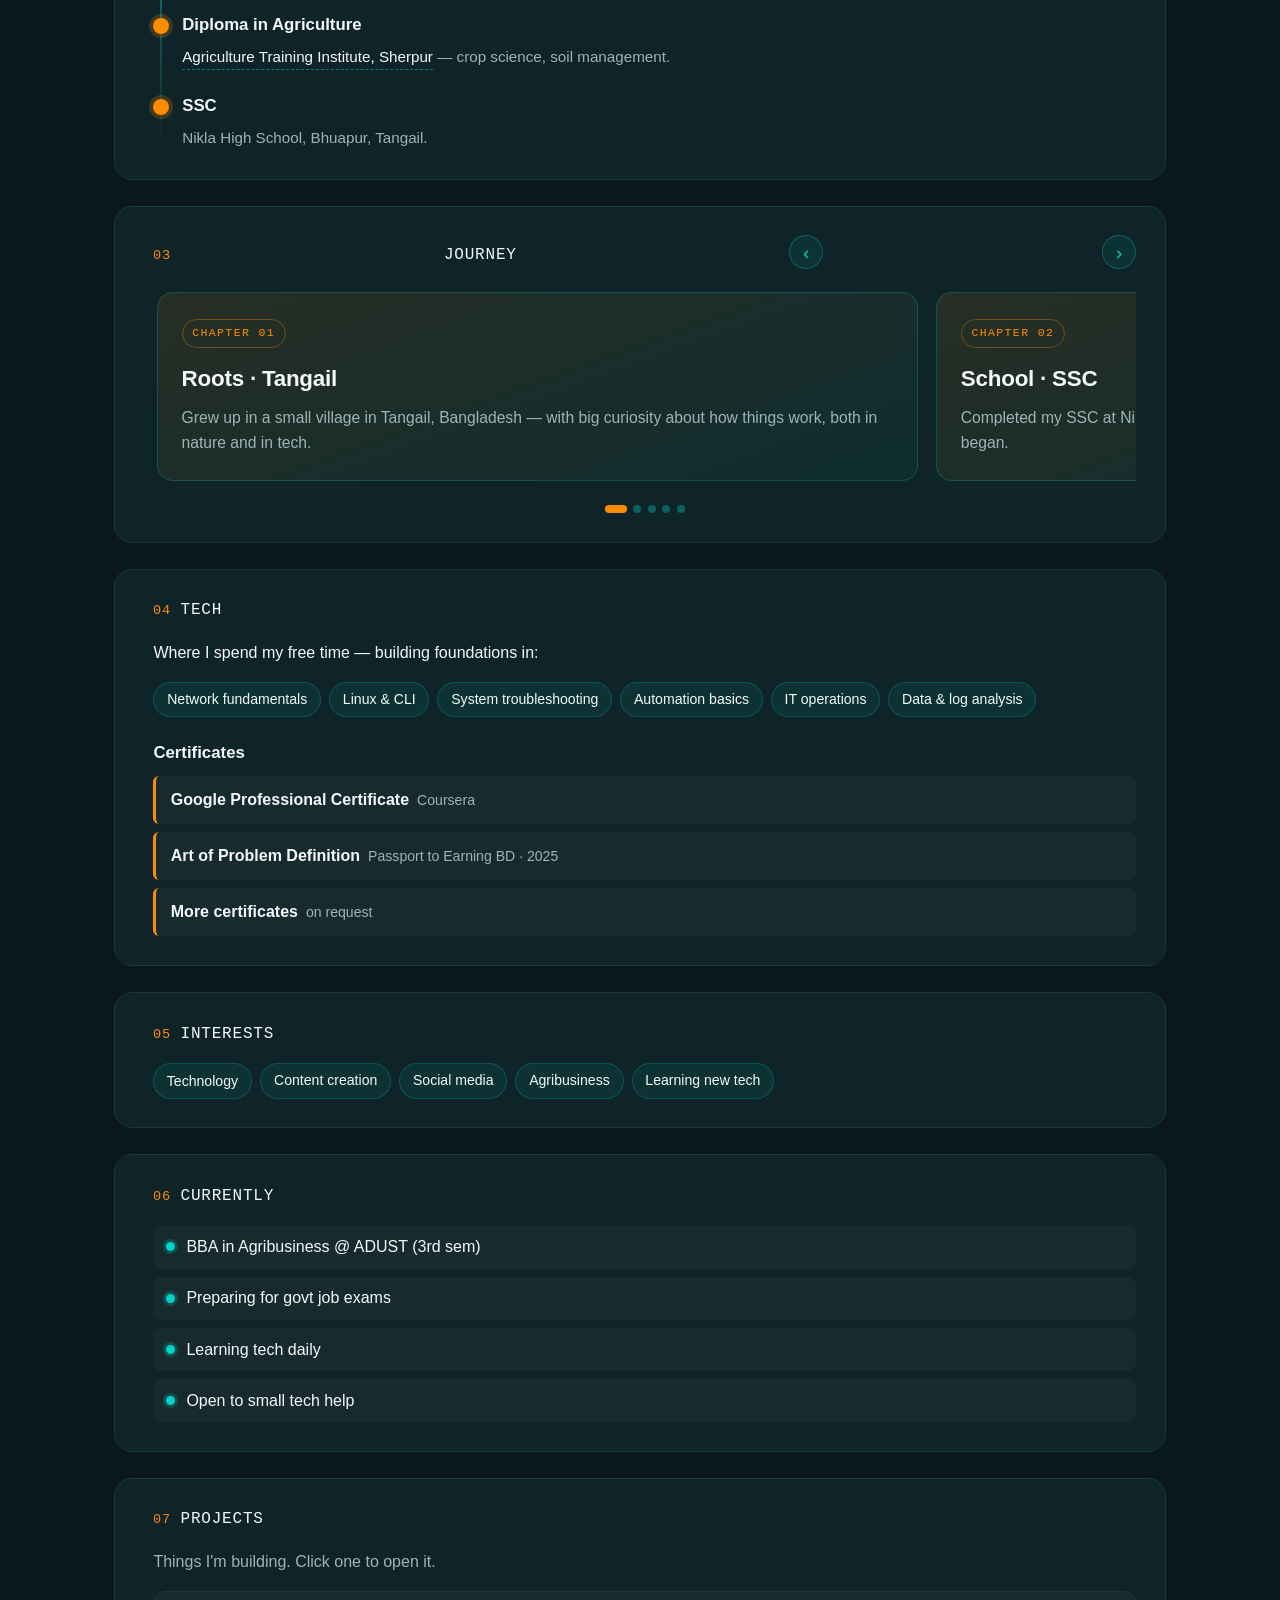
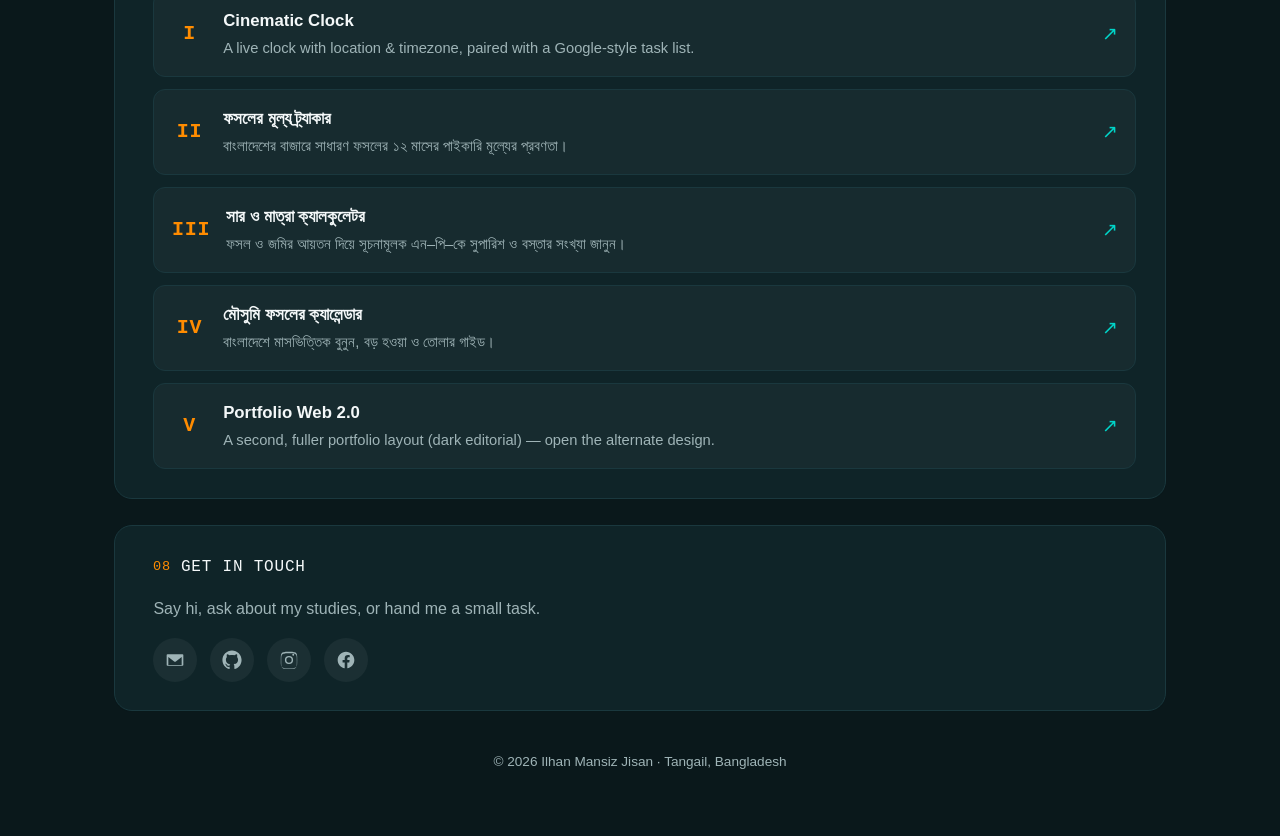
==== commit 4182a66a: "Add portfolioweb2 section (alt portfolio page) + link it from Projects" ====
--- a/index.html
+++ b/index.html
@@ -258,6 +258,16 @@
             <span class="proj-arrow" aria-hidden="true">↗</span>
           </a>
         </li>
+        <li class="proj-item">
+          <a class="proj-link" href="portfolioweb2/">
+            <span class="proj-num">V</span>
+            <span class="proj-body">
+              <span class="proj-title">Portfolio Web 2.0</span>
+              <span class="proj-desc">A second, fuller portfolio layout (dark editorial) — open the alternate design.</span>
+            </span>
+            <span class="proj-arrow" aria-hidden="true">↗</span>
+          </a>
+        </li>
       </ol>
     </section>
 
